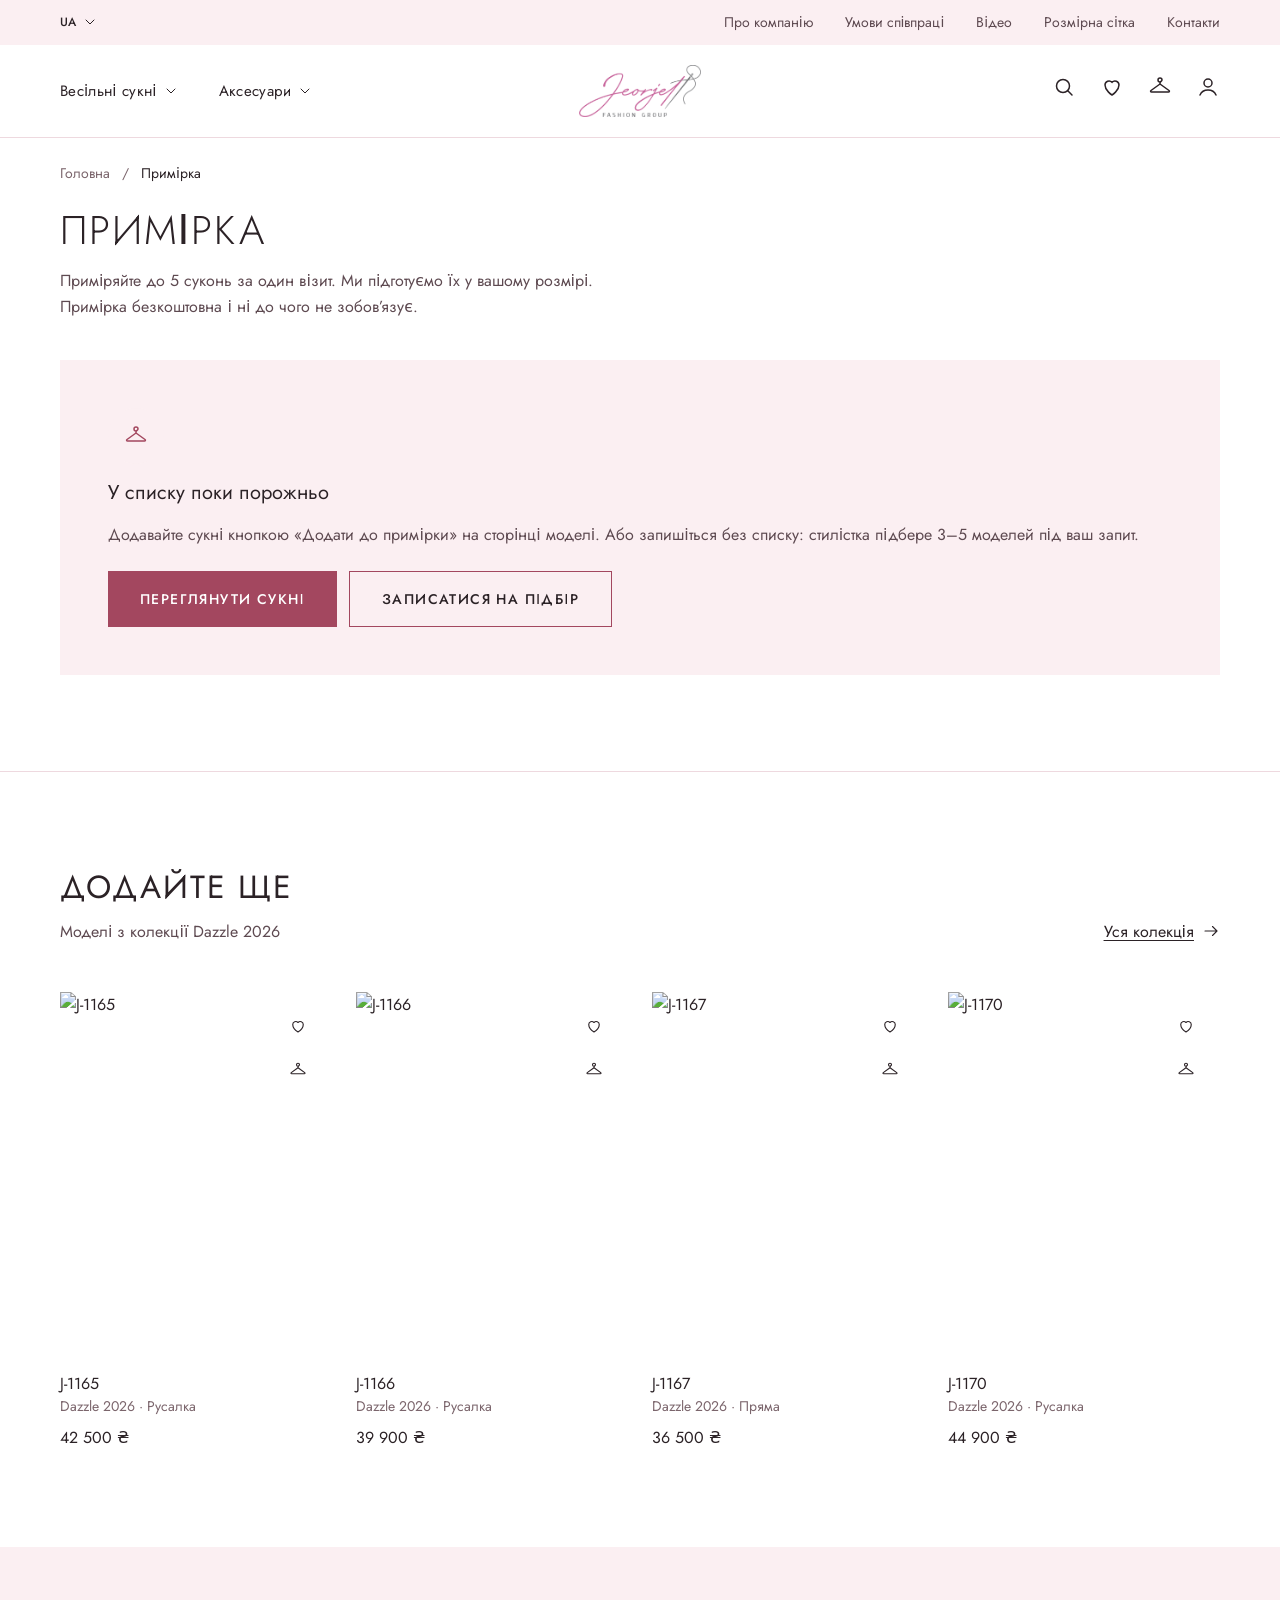
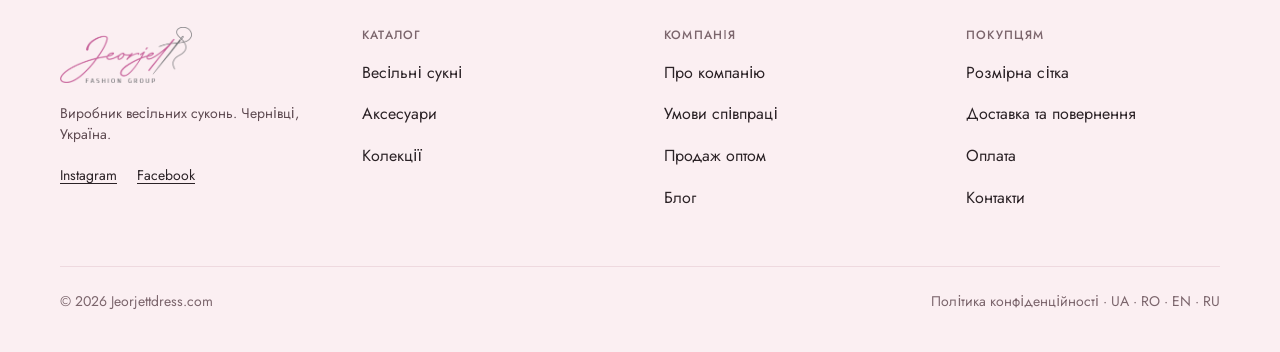
==== fitting.html @ 3d1e6e67 "Fitting list: add dresses from PDP and cards, separate fitting page with booking Co-Authored-By: Cla" ====
<!doctype html>
<html lang="uk">
<head>
<meta charset="utf-8">
<meta name="viewport" content="width=device-width, initial-scale=1">
<title>Примірка — Jeorjett Dress</title>
<meta name="description" content="Список суконь для примірки: до 5 моделей за один візит, запис у шоурум або салон-партнер.">
<link rel="preconnect" href="https://fonts.googleapis.com">
<link rel="preconnect" href="https://fonts.gstatic.com" crossorigin>
<link href="https://fonts.googleapis.com/css2?family=Jost:wght@300;400;500&display=swap" rel="stylesheet">
<link rel="stylesheet" href="assets/site.css">
</head>
<body>

<svg width="0" height="0" style="position:absolute" aria-hidden="true">
  <symbol id="i-left" viewBox="0 0 24 24"><path d="M15 18l-6-6 6-6"/></symbol>
  <symbol id="i-right" viewBox="0 0 24 24"><path d="M9 18l6-6-6-6"/></symbol>
  <symbol id="i-heart" viewBox="0 0 24 24"><path d="M12 20s-7-4.35-7-10a4 4 0 0 1 7-2.65A4 4 0 0 1 19 10c0 5.65-7 10-7 10z"/></symbol>
  <symbol id="i-share" viewBox="0 0 24 24"><path d="M12 3v12M8 7l4-4 4 4M5 13v6h14v-6"/></symbol>
  <symbol id="i-search" viewBox="0 0 24 24"><circle cx="11" cy="11" r="6.5"/><path d="M20 20l-4.2-4.2"/></symbol>
  <symbol id="i-user" viewBox="0 0 24 24"><circle cx="12" cy="8" r="4"/><path d="M4 20c1.5-3.5 4.5-5 8-5s6.5 1.5 8 5"/></symbol>
  <symbol id="i-play" viewBox="0 0 24 24"><path d="M8 5.5v13l11-6.5-11-6.5z"/></symbol>
  <symbol id="i-expand" viewBox="0 0 24 24"><path d="M4 9V4h5M20 9V4h-5M4 15v5h5M20 15v5h-5"/></symbol>
  <symbol id="i-truck" viewBox="0 0 24 24"><path d="M3 6h11v10H3zM14 9h4l3 3v4h-7"/><circle cx="7" cy="17.5" r="1.8"/><circle cx="17" cy="17.5" r="1.8"/></symbol>
  <symbol id="i-card" viewBox="0 0 24 24"><rect x="3" y="5.5" width="18" height="13" rx="1"/><path d="M3 10h18"/></symbol>
  <symbol id="i-ruler" viewBox="0 0 24 24"><path d="M3 16.5L16.5 3 21 7.5 7.5 21z"/><path d="M7 12.5l2 2M10 9.5l2 2M13 6.5l2 2"/></symbol>
  <symbol id="i-arrow" viewBox="0 0 24 24"><path d="M4 12h16M14 6l6 6-6 6"/></symbol>
  <symbol id="i-minus" viewBox="0 0 24 24"><path d="M5 12h14"/></symbol>
  <symbol id="i-plus" viewBox="0 0 24 24"><path d="M12 5v14M5 12h14"/></symbol>
  <symbol id="i-pin" viewBox="0 0 24 24"><path d="M12 21s-6.5-6-6.5-11a6.5 6.5 0 0 1 13 0c0 5-6.5 11-6.5 11z"/><circle cx="12" cy="10" r="2.3"/></symbol>
  <symbol id="i-scissors" viewBox="0 0 24 24"><circle cx="6" cy="7" r="2.5"/><circle cx="6" cy="17" r="2.5"/><path d="M8 8.5L20 18M8 15.5L20 6"/></symbol>
  <symbol id="i-factory" viewBox="0 0 24 24"><path d="M3 20V10l5 3V10l5 3V6h4l1 4h3v10z"/></symbol>
  <symbol id="i-menu" viewBox="0 0 24 24"><path d="M4 7h16M4 12h16M4 17h16"/></symbol>
  <symbol id="i-check" viewBox="0 0 24 24"><path d="M5 12.5l4.5 4.5L19 7"/></symbol>
  <symbol id="i-close" viewBox="0 0 24 24"><path d="M6 6l12 12M18 6L6 18"/></symbol>
  <symbol id="i-ext" viewBox="0 0 24 24"><path d="M14 4h6v6M20 4l-9 9M18 14v6H4V6h6"/></symbol>
  <symbol id="i-hanger" viewBox="0 0 24 24"><path d="M12 7a2 2 0 1 1 2-2c0 1.2-2 1.5-2 3v1L3 15.5c-.8.6-.4 1.5.5 1.5h17c.9 0 1.3-.9.5-1.5L12 9"/></symbol>
  <symbol id="i-down" viewBox="0 0 24 24"><path d="M6 9l6 6 6-6"/></symbol>
  <symbol id="i-star" viewBox="0 0 24 24"><path d="M12 3.5l2.6 5.3 5.9.9-4.25 4.1 1 5.8L12 16.9l-5.25 2.7 1-5.8L3.5 9.7l5.9-.9z"/></symbol>
</svg>

<header>
  <div class="topbar"><div class="wrap">
    <div class="dd lang"><button class="dd-t caps" aria-haspopup="true" aria-expanded="false">UA<svg class="ic chev"><use href="#i-down"/></svg></button><div class="dd-m" role="menu"><a href="#" class="on" role="menuitem" data-code="UA">Українська</a><a href="#" role="menuitem" data-code="RO">Română</a><a href="#" role="menuitem" data-code="EN">English</a><a href="#" role="menuitem" data-code="RU">Русский</a></div></div>
    <nav class="s sec"><a href="#">Про компанію</a><a href="#">Умови співпраці</a><a href="#">Відео</a><a href="#">Розмірна сітка</a><a href="#">Контакти</a></nav>
  </div></div>
  <div class="navbar"><div class="wrap">
    <div class="left"><button class="burger" aria-label="Меню"><svg class="ic"><use href="#i-menu"/></svg></button><div class="dd"><button class="dd-t" aria-haspopup="true" aria-expanded="false">Весільні сукні<svg class="ic chev"><use href="#i-down"/></svg></button><div class="dd-m" role="menu"><a href="#" role="menuitem">Усі сукні</a><a href="#" role="menuitem">Endless Grace 2027</a><a href="#" role="menuitem" class="on">Dazzle 2026</a><a href="#" role="menuitem">Lumiere 2026</a><a href="#" role="menuitem">Dreams 2025</a><a href="#" role="menuitem">Muse 2024</a></div></div><div class="dd"><button class="dd-t" aria-haspopup="true" aria-expanded="false">Аксесуари<svg class="ic chev"><use href="#i-down"/></svg></button><div class="dd-m" role="menu"><a href="#" role="menuitem">Усі аксесуари</a><a href="#" role="menuitem">Біжутерія та прикраси для волосся</a><a href="#" role="menuitem">Фати 2026</a><a href="#" role="menuitem">Фати 2023</a></div></div></div>
    <a class="logo" href="index.html"><img src="assets/logo-jeorjett.png" alt="Jeorjett Fashion Group"></a>
    <div class="right">
      <button aria-label="Пошук"><svg class="ic"><use href="#i-search"/></svg></button>
      <button aria-label="Обране" class="favhead"><svg class="ic"><use href="#i-heart"/></svg><span class="cnt" id="favCnt" hidden>0</span></button>
      <a href="fitting.html" class="fithead" aria-label="Примірка"><svg class="ic"><use href="#i-hanger"/></svg><span class="cnt" id="fitCnt" hidden>0</span></a>
      <button class="acc" aria-label="Кабінет"><svg class="ic"><use href="#i-user"/></svg></button>
    </div>
  </div></div>
</header>

<main>
  <div class="wrap crumbs"><a href="index.html">Головна</a><span>/</span><span>Примірка</span></div>
  <a class="crumbs-m" href="index.html"><svg class="ic sm"><use href="#i-left"/></svg>Продовжити перегляд</a>

  <div class="wrap fl">
    <div class="fl-head">
      <div>
        <h1 class="display">Примірка</h1>
        <p class="sec">Приміряйте до 5 суконь за один візит. Ми підготуємо їх у вашому розмірі. Примірка безкоштовна і ні до чого не зобов’язує.</p>
      </div>
      <p class="caps muted" id="flCount"></p>
    </div>

    <div class="fl-empty" id="flDone" hidden role="status"><span class="okic"><svg class="ic"><use href="#i-check"/></svg></span><h3>Заявку на примірку прийнято</h3><p class="sec">Менеджер зателефонує протягом 15 хвилин, щоб підтвердити запис.</p></div>

    <div class="fl-grid" id="flGrid">
      <div class="fl-list" id="flList"></div>
      <aside class="fl-sum">
        <div>
          <h3>Ваша примірка</h3>
          <div class="fl-cap" id="flCap" aria-hidden="true"><i></i><i></i><i></i><i></i><i></i></div>
          <p class="s muted" id="sumLeft" style="margin-top:8px"></p>
        </div>
        <dl>
          <div><dt>Сукні</dt><dd id="sumCount"></dd></div>
          <div><dt>Тривалість</dt><dd>60–90 хвилин</dd></div>
          <div><dt>Вартість</dt><dd>Безкоштовно</dd></div>
        </dl>
        <button class="btn btn-primary" id="sumBook" data-book>Записатися на примірку</button>
        <p class="s sec">Оберете салон, дату й час. Менеджер зателефонує протягом 15 хвилин, щоб підтвердити запис.</p>
      </aside>
    </div>

    <div class="fl-empty" id="flEmpty" hidden>
      <span class="okic"><svg class="ic"><use href="#i-hanger"/></svg></span>
      <h3>У списку поки порожньо</h3>
      <p class="sec">Додавайте сукні кнопкою «Додати до примірки» на сторінці моделі. Або запишіться без списку: стилістка підбере 3–5 моделей під ваш запит.</p>
      <div class="acts"><a class="btn btn-primary" href="index.html">Переглянути сукні</a><button class="btn btn-secondary" data-book>Записатися на підбір</button></div>
    </div>
  </div>

  <section class="block fl-more" id="more"><div class="wrap">
    <div class="head"><div><h2>Додайте ще</h2><p class="sec" style="margin-top:12px">Моделі з колекції Dazzle 2026</p></div><a class="u" href="#" style="display:flex;gap:8px;align-items:center">Уся колекція <svg class="ic sm"><use href="#i-arrow"/></svg></a></div>
    <div class="cards" id="moreCards"></div>
  </div></section>
</main>

<footer><div class="wrap">
  <div class="fcols">
    <div><a class="logo flogo" href="#"><img src="assets/logo-jeorjett.png" alt="Jeorjett Fashion Group"></a><p class="s sec" style="margin-top:20px">Виробник весільних суконь. Чернівці, Україна.</p><p class="s" style="margin-top:20px;display:flex;gap:20px"><a class="u" href="https://www.instagram.com/jeorjett_fashion_group/">Instagram</a><a class="u" href="#">Facebook</a></p></div>
    <div><p class="caps muted">Каталог</p><ul><li><a href="#">Весільні сукні</a></li><li><a href="#">Аксесуари</a></li><li><a href="#">Колекції</a></li></ul></div>
    <div><p class="caps muted">Компанія</p><ul><li><a href="#">Про компанію</a></li><li><a href="#">Умови співпраці</a></li><li><a href="#">Продаж оптом</a></li><li><a href="#">Блог</a></li></ul></div>
    <div><p class="caps muted">Покупцям</p><ul><li><a href="#">Розмірна сітка</a></li><li><a href="#">Доставка та повернення</a></li><li><a href="#">Оплата</a></li><li><a href="#">Контакти</a></li></ul></div>
  </div>
  <div class="fbot s muted"><span>© 2026 Jeorjettdress.com</span><span>Політика конфіденційності · UA · RO · EN · RU</span></div>
</div></footer>

<div class="mmenu" id="mmenu" aria-hidden="true">
  <div class="mm-head"><a class="logo" href="index.html"><img src="assets/logo-jeorjett.png" alt="Jeorjett Fashion Group"></a><button class="dw-x" id="mmClose" aria-label="Закрити меню"><svg class="ic"><use href="#i-close"/></svg></button></div>
  <div class="mm-body">
    <details open><summary>Весільні сукні <svg class="ic pm" aria-hidden="true"><use class="p" href="#i-plus"/><use class="m" href="#i-minus"/></svg></summary><div class="mm-l"><a href="#" role="menuitem">Усі сукні</a><a href="#" role="menuitem">Endless Grace 2027</a><a href="#" role="menuitem" class="on">Dazzle 2026</a><a href="#" role="menuitem">Lumiere 2026</a><a href="#" role="menuitem">Dreams 2025</a><a href="#" role="menuitem">Muse 2024</a></div></details>
    <details><summary>Аксесуари <svg class="ic pm" aria-hidden="true"><use class="p" href="#i-plus"/><use class="m" href="#i-minus"/></svg></summary><div class="mm-l"><a href="#" role="menuitem">Усі аксесуари</a><a href="#" role="menuitem">Біжутерія та прикраси для волосся</a><a href="#" role="menuitem">Фати 2026</a><a href="#" role="menuitem">Фати 2023</a></div></details>
    <div class="mm-links s sec"><a href="#">Про компанію</a><a href="#">Умови співпраці</a><a href="#">Відео</a><a href="#">Розмірна сітка</a><a href="#">Контакти</a></div>
    <div class="mm-lang caps"><a href="#" class="on">UA</a><a href="#">RO</a><a href="#">EN</a><a href="#">RU</a></div>
  </div>
</div>


<div class="ovl" id="ovl"></div>
<aside class="drawer" id="drawer" role="dialog" aria-modal="true" aria-labelledby="dwTitle" aria-hidden="true">
  <div class="dw-head">
    <div><p class="caps muted" id="dwStep">Крок 1 / 3</p><h3 id="dwTitle">Місто і салон</h3></div>
    <button class="dw-x" id="dwClose" aria-label="Закрити"><svg class="ic"><use href="#i-close"/></svg></button>
  </div>
  <div class="dw-prog" id="dwBar"><i></i><i></i><i></i></div>
  <div class="dw-body" id="dwBody">
    <div class="step" data-step="1">
      <div><p class="caps muted">Сукні на примірку</p><div class="dw-list" id="dDresses"></div></div>
      <div class="rule"></div>
      <div><p class="caps muted">Місто</p><div class="cities" id="dCities"></div></div>
      <div><p class="caps muted">Салон</p><div class="salons" id="dSalons"></div></div>
    </div>
    <div class="step" data-step="2" hidden>
      <div class="cal">
        <div class="cal-h"><button type="button" class="circ line" id="calPrev" aria-label="Попередній місяць"><svg class="ic sm"><use href="#i-left"/></svg></button><b id="calTitle"></b><button type="button" class="circ line" id="calNext" aria-label="Наступний місяць"><svg class="ic sm"><use href="#i-right"/></svg></button></div>
        <div class="cal-w"><span>Пн</span><span>Вт</span><span>Ср</span><span>Чт</span><span>Пт</span><span>Сб</span><span>Нд</span></div>
        <div class="cal-g" id="calGrid"></div>
      </div>
      <div id="slots"><p class="s muted">Оберіть дату, щоб побачити вільний час</p></div>
    </div>
    <div class="step" data-step="3" hidden>
      <form id="dForm" class="dform" novalidate>
        <label><span class="caps muted">Ім’я та прізвище</span><input name="name" required placeholder="Олена Коваль"></label>
        <label><span class="caps muted">Телефон</span><input name="phone" type="tel" required placeholder="+380"></label>
        <label><span class="caps muted">Email · необов’язково</span><input name="email" type="email" placeholder="name@mail.com"></label>
        <label><span class="caps muted">Дата весілля · необов’язково</span><input name="wd" placeholder="дд.мм.рррр"></label>
        <label class="chk"><input type="checkbox" name="ok" required><span class="s">Я погоджуюсь на обробку персональних даних та з <a class="u" href="#" onclick="return false">політикою конфіденційності</a></span></label>
      </form>
      <div class="sum" id="dSum"></div>
    </div>
    <div class="step" data-step="4" hidden>
      <div class="done">
        <span class="okic"><svg class="ic"><use href="#i-check"/></svg></span>
        <h3>Заявку на примірку прийнято</h3>
        <p class="sec">Менеджер зв’яжеться з вами протягом 15 хвилин, щоб уточнити деталі та підтвердити запис.</p>
        <div class="sum" id="dSum2"></div>
      </div>
    </div>
  </div>
  <div class="dw-foot"><button class="btn btn-secondary" id="dwBack">Назад</button><button class="btn btn-primary" id="dwNext">Далі</button></div>
</aside>

<div class="toast" id="toast" role="status" aria-live="polite"></div>
<div class="sticky" id="sticky">
  <div class="p"><b>Примірка</b><br><span class="s muted" id="stickyCount"></span></div>
  <button class="btn btn-primary" data-book>Записатися</button>
</div>

<script src="assets/site.js"></script>
<script src="assets/booking.js"></script>
</body>
</html>
---- assets/site.css ----
:root{
  --bg-page:#FFFFFF; --bg-alt:#FBEFF2; --bg-inverse:#A3475F; --surface:#FFFFFF;
  --text:#2B2226; --text-2:#5E4A51; --muted:#7B656C; --inverse:#FFFFFF;
  --border:#EED9DF; --strong:#A3475F; --success:#3F7A55; --strong-hover:#8E3B52; --strong-press:#7A3346; --alt-hover:#F6E1E7; --shadow-pop:0 4px 12px rgba(43,34,38,.06); --shadow-bar:0 -4px 20px rgba(43,34,38,.12);
  --pad:120px; --gap:48px;
}
*{box-sizing:border-box;margin:0;padding:0}
[hidden]{display:none!important}
html{scroll-behavior:smooth}
body{font-family:'Jost',system-ui,sans-serif;color:var(--text);background:var(--bg-page);font-size:16px;line-height:1.6;-webkit-font-smoothing:antialiased}
img{display:block;max-width:100%}
a{color:inherit;text-decoration:none}
button{font:inherit;color:inherit;background:none;border:0;cursor:pointer}
.wrap{max-width:1440px;margin:0 auto;padding:0 var(--pad)}
.caps{font-size:12px;font-weight:500;letter-spacing:.1em;text-transform:uppercase;line-height:1.4}
.muted{color:var(--muted)} .sec{color:var(--text-2)}
.s{font-size:14px;line-height:1.5}
.lead{font-size:18px;line-height:1.6;margin-top:16px}
.lead-gap{margin-top:16px}
.u{text-decoration:underline;text-underline-offset:3px}
h1.display{font-weight:300;font-size:40px;line-height:1.1;letter-spacing:.04em;text-transform:uppercase}
h2{font-weight:400;font-size:32px;line-height:1.2;letter-spacing:.06em;text-transform:uppercase}
h3{font-weight:400;font-size:20px;line-height:1.3}
.ic{width:24px;height:24px;stroke:currentColor;fill:none;stroke-width:1.5;stroke-linecap:round;stroke-linejoin:round;flex:none}
.ic.sm{width:18px;height:18px}
.btn{transition:background-color .15s ease-out,border-color .15s ease-out,color .15s ease-out,transform .1s ease-out;display:flex;align-items:center;justify-content:center;gap:12px;height:56px;padding:0 32px;font-size:14px;font-weight:500;letter-spacing:.1em;text-transform:uppercase;width:100%;transition:opacity .2s,background .2s}
.btn-primary{background:var(--bg-inverse);color:var(--inverse)}
.btn-secondary{border:1px solid var(--strong);color:var(--text)}
.btn-tonal{background:var(--bg-alt)}
.btn-inverse{background:#fff;color:var(--text);width:auto}
.circ{display:flex;align-items:center;justify-content:center;width:44px;height:44px;border-radius:50%;background:#fff;flex:none}
.circ.line{background:transparent;border:1px solid var(--border);width:36px;height:36px}
.chip{display:inline-block;padding:6px 12px;background:#fff;font-size:12px;font-weight:500;letter-spacing:.1em;text-transform:uppercase}
.chip.inv{background:var(--bg-inverse);color:#fff}
.rule{height:1px;background:var(--border)}

/* header */
.topbar{background:var(--bg-alt)}
.topbar .wrap{display:flex;justify-content:space-between;align-items:center;padding-top:12px;padding-bottom:12px}
.topbar nav{display:flex;gap:32px}
.langs{display:flex;gap:16px}
.navbar{border-bottom:1px solid var(--border);background:#fff;position:sticky;top:0;z-index:20}
.navbar .wrap{display:grid;grid-template-columns:1fr auto 1fr;align-items:center;padding-top:20px;padding-bottom:20px}
.navbar .left{display:flex;gap:40px;font-size:15px;letter-spacing:.02em}
.navbar .right{display:flex;gap:24px;justify-content:flex-end}
.logo{text-align:center;text-decoration:none;line-height:1}
.logo b{display:block;font-weight:300;font-size:26px;letter-spacing:.3em}
.logo small{display:block;font-size:9px;letter-spacing:.4em;color:var(--muted);margin-top:4px}
.burger{display:none}
.crumbs{display:flex;gap:12px;padding-top:24px;padding-bottom:24px;font-size:14px;color:var(--muted)}
.crumbs span:last-child{color:var(--text)}
.crumbs-m{display:none}

/* hero */
.hero{display:grid;grid-template-columns:704px 1fr;gap:var(--gap);padding-bottom:96px;align-items:start}
.gallery{display:grid;grid-template-columns:88px 600px;gap:16px}
.thumbs{display:flex;flex-direction:column;gap:12px}
.thumbs button{position:relative;width:88px;height:118px;opacity:.75;transition:opacity .2s;outline:1.5px solid transparent;outline-offset:-1.5px}
.thumbs button img{width:100%;height:100%;object-fit:cover}
.thumbs button.on{opacity:1;outline-color:var(--strong)}
.thumbs .play{position:absolute;inset:0;margin:auto;width:36px;height:36px}
.main{position:relative;width:600px;height:900px;overflow:hidden;background:var(--bg-alt)}
.main img{width:100%;height:100%;object-fit:cover}
.main .tl{position:absolute;top:20px;left:20px;display:flex;gap:8px}
.main .prev,.main .next{position:absolute;top:50%;transform:translateY(-50%)}
.main .prev{left:20px} .main .next{right:20px}
.main .bl{position:absolute;left:20px;bottom:20px}
.main .br{position:absolute;right:20px;bottom:20px}
.main .vid{position:absolute;right:20px;bottom:20px;display:none;gap:6px;align-items:center;padding:6px 12px;background:#fff}
.dots{display:none}
.cap{padding-left:104px;margin-top:16px}
.buy{display:flex;flex-direction:column;gap:28px;position:sticky;top:100px}
.buy-head{display:flex;flex-direction:column;gap:16px}
.row{display:flex;align-items:center;justify-content:space-between;gap:16px}
.switch{display:flex;align-items:center;gap:12px;white-space:nowrap;flex:none}
.price{display:flex;align-items:baseline;gap:12px}
.price b{font-weight:400;font-size:32px;line-height:1.2}
.swatches{display:flex;gap:12px;margin-top:16px}
.swatches{gap:16px}
.sw{display:flex;flex-direction:column;align-items:center;gap:6px;font-size:14px;color:var(--text-2)}
.sw .dot{width:40px;height:40px;border-radius:50%;position:relative;display:flex;align-items:center;justify-content:center;border:1.5px solid transparent}
.sw i{width:28px;height:28px;border-radius:50%;border:1px solid #D8C6CC}
.sw.on{color:var(--text)}
.sw.on .dot{border-color:var(--strong)}
.sw.off{opacity:.5;cursor:not-allowed;color:var(--muted)}
.sw.off .dot::after{content:"";position:absolute;width:30px;height:1.5px;background:var(--muted);transform:rotate(-45deg)}
.sizes{display:grid;grid-template-columns:repeat(6,1fr);gap:12px;margin-top:16px}
.size{height:48px;border:1px solid var(--border);background:#fff;font-size:16px}
.size.on{border:1.5px solid var(--strong);font-weight:500}
.size.off{background:var(--bg-alt);border-color:var(--bg-alt);color:var(--muted);text-decoration:line-through;cursor:not-allowed}
.avail{display:flex;align-items:center;gap:12px;margin-top:16px}
.avail::before{content:"";width:8px;height:8px;border-radius:50%;background:var(--success)}
.cta{display:flex;flex-direction:column;gap:12px}
.cta .note{text-align:center}
.util{display:flex;justify-content:center;gap:32px}
.util button{display:flex;align-items:center;gap:8px;font-size:14px}
.trust{background:var(--bg-alt);padding:24px;display:flex;flex-direction:column;gap:16px}
.trust div{display:flex;align-items:center;gap:16px;font-size:14px}
.links a{display:flex;align-items:center;gap:12px;padding:16px 0;border-bottom:1px solid var(--border);text-decoration:none}
.links a span{flex:1}

/* sections */
section.block{padding:96px 0}
section.alt{background:var(--bg-alt)}
section.top-line{border-top:1px solid var(--border)}
.two{display:grid;grid-template-columns:1fr 448px;gap:96px}
.two>*,.faq>*{min-width:0}
.details-img{display:grid;grid-template-columns:repeat(3,1fr);gap:16px;margin-top:40px}
.details-img img{aspect-ratio:2/3;object-fit:cover;width:100%}
.details-img p{margin-top:12px}
.specs dl div{display:flex;justify-content:space-between;gap:24px;padding:16px 0;border-bottom:1px solid var(--border);font-size:14px}
.specs dt{color:var(--muted)} .specs dd{text-align:right}
.steps>div{display:flex;gap:24px;padding:20px 0;border-bottom:1px solid var(--border)}
.steps .n{font-weight:300;font-size:32px;line-height:1.1;color:var(--muted);letter-spacing:.04em}
.stylist{display:flex;align-items:center;gap:20px}
.stylist img{width:72px;height:72px;border-radius:50%;object-fit:cover}
.loc{display:flex;gap:12px}
.form{background:#fff;padding:40px;display:flex;flex-direction:column;gap:20px;align-self:start}
.sel{display:flex;gap:12px;align-items:center;background:var(--bg-page);border:1px solid var(--border);padding:12px}
.sel img{width:40px;height:60px;object-fit:cover}
.form label{display:flex;flex-direction:column;gap:8px}
.form input{height:52px;border:1px solid var(--border);padding:0 16px;font:inherit;color:var(--text)}
.form input:focus{outline:1.5px solid var(--strong);outline-offset:-1px}
.head{display:flex;justify-content:space-between;align-items:flex-end;gap:32px;margin-bottom:48px}
.rating{display:flex;align-items:center;gap:16px;margin-top:16px}
.score{display:flex;align-items:center;gap:8px}
.rating b{font-weight:400;font-size:32px}
.stars{display:flex;gap:2px;color:var(--text)}
.stars svg{width:16px;height:16px;fill:currentColor}
.vdiv{width:1px;height:40px;background:var(--border)}
.fitbar{width:200px;height:4px;background:var(--border);margin-top:8px}
.fitbar i{display:block;height:100%;width:92%;background:var(--text)}
.ugc{display:grid;grid-template-columns:repeat(4,1fr);gap:16px}
.ugc figure{position:relative}
.ugc img{aspect-ratio:3/4;object-fit:cover;width:100%}
.ugc figcaption{position:absolute;left:16px;bottom:16px;background:#fff;padding:5px 12px;font-size:14px}
.reviews{display:grid;grid-template-columns:repeat(3,1fr);gap:16px;margin-top:16px}
.review{background:var(--bg-alt);padding:32px;display:flex;flex-direction:column;gap:16px}
.rv-c{display:flex;flex-direction:column;gap:4px}
.cards{display:grid;grid-template-columns:repeat(4,1fr);gap:24px}
.card{text-decoration:none;display:flex;flex-direction:column;gap:16px}
.card .im{position:relative}
.card img{aspect-ratio:3/4;object-fit:cover;width:100%}
.card .fav{position:absolute;top:16px;right:16px;width:36px;height:36px}
.card .meta{display:flex;flex-direction:column;gap:0}
.card .meta span:last-child{margin-top:8px}
.faq{display:grid;grid-template-columns:384px 1fr;gap:96px}
.fit-l{display:flex;flex-direction:column;gap:24px;align-items:flex-start}
.fit-l>.btn{margin-top:16px}
.faq-l{display:flex;flex-direction:column;gap:16px;align-items:flex-start}
.faq-l .btn{margin-top:8px}
.faq-l .btn{width:auto}
details{border-bottom:1px solid var(--border);padding:24px 0}
summary{list-style:none;display:flex;justify-content:space-between;align-items:center;gap:24px;font-size:20px;cursor:pointer}
summary::-webkit-details-marker{display:none}

details[open] .pm .p,details:not([open]) .pm .m{display:none}
details p{margin-top:12px;color:var(--text-2)}
.tabs{display:flex;gap:40px;align-items:flex-end}
.tabs button{text-transform:uppercase;letter-spacing:.06em;font-size:20px;color:var(--muted);padding-bottom:12px;border-bottom:2px solid transparent}
.tabs button.on{font-size:32px;color:var(--text);border-color:var(--strong);padding-bottom:12px;line-height:1.2}
.navs{display:flex;align-items:center;gap:12px}
.final{display:grid;grid-template-columns:1fr 1fr;background:var(--bg-inverse);color:#fff}
.final img{width:100%;height:600px;object-fit:cover}
.final .txt{padding:0 120px 0 96px;display:flex;flex-direction:column;justify-content:center;gap:24px}
.final .txt p{opacity:.85;font-size:18px}
.final .acts{display:flex;align-items:center;gap:32px;margin-top:8px}
footer{background:var(--bg-alt);padding:80px 0 40px}
.fcols{display:grid;grid-template-columns:repeat(4,1fr);gap:48px}
.fcols ul{list-style:none;display:flex;flex-direction:column;gap:16px;margin-top:16px}
.fbot{display:flex;justify-content:space-between;border-top:1px solid var(--border);padding-top:24px;margin-top:56px}
.sticky{display:none}
.seg{display:grid;grid-template-columns:1fr 1fr;border:1px solid var(--border)}
.seg button{height:44px;font-size:14px;letter-spacing:.06em;text-transform:uppercase;color:var(--text-2)}
.seg button.on{background:var(--bg-inverse);color:#fff}
.cfields{display:flex;flex-direction:column;gap:20px}
.form textarea{border:1px solid var(--border);padding:16px 16px;font:inherit;color:var(--text);resize:vertical}
.form textarea:focus{outline:1.5px solid var(--strong);outline-offset:-1px}
.form[data-mode=consult] .w-only,.form[data-mode=wholesale] .c-only{display:none}
.okic{width:56px;height:56px;border-radius:50%;background:var(--bg-alt);color:var(--strong);display:flex;align-items:center;justify-content:center}
.cdone,.done{display:flex;flex-direction:column;gap:16px;align-items:flex-start}
.ovl{position:fixed;inset:0;background:rgba(43,34,38,.45);opacity:0;pointer-events:none;transition:opacity .25s;z-index:40}
.ovl.on{opacity:1;pointer-events:auto}
.drawer{position:fixed;top:0;right:0;bottom:0;width:520px;max-width:100%;background:#fff;z-index:50;display:flex;flex-direction:column;transform:translateX(100%);transition:transform .3s ease;visibility:hidden}
.drawer.on{transform:none;visibility:visible}
.dw-head{display:flex;justify-content:space-between;align-items:flex-start;padding:28px 32px 20px}
.dw-head h3{font-size:24px;text-transform:uppercase;letter-spacing:.06em;margin-top:6px}
.dw-x:focus{outline:none}.dw-x:focus-visible{outline:2px solid var(--strong)}
.dw-x{width:40px;height:40px;display:flex;align-items:center;justify-content:center;margin:-8px -8px 0 0}
.dw-prog{height:2px;margin:0 32px;display:flex;gap:4px}
.dw-prog i{flex:1;height:100%;background:var(--border);transition:background .3s}
.dw-prog i.on{background:var(--strong)}
.dw-body{flex:1;overflow-y:auto;padding:28px 32px}
.step{display:flex;flex-direction:column;gap:28px}
.step[hidden]{display:none}
.dw-foot{display:grid;grid-template-columns:1fr 2fr;gap:12px;padding:20px 32px 28px;border-top:1px solid var(--border)}
.dw-foot .btn{height:52px}
.dw-dress{display:flex;gap:16px;align-items:center;background:var(--bg-alt);padding:12px}
.dw-dress img{width:56px;height:84px;object-fit:cover}
.drawer .sizes{grid-template-columns:repeat(5,1fr)}
.cities{display:flex;flex-wrap:wrap;gap:8px;margin-top:12px}
.cities button{padding:12px 16px;border:1px solid var(--border);font-size:14px}
.cities button.on{border:1.5px solid var(--strong);font-weight:500}
.salons{display:flex;flex-direction:column;margin-top:12px;border:1px solid var(--border)}
.salon{display:flex;gap:16px;padding:16px;border-bottom:1px solid var(--border);cursor:pointer;text-align:left}
.salon:last-child{border-bottom:0}
.salon .rd{width:20px;height:20px;border-radius:50%;border:1.5px solid var(--muted);flex:none;margin-top:2px;position:relative}
.salon.on{background:var(--bg-alt)}
.salon.on .rd{border-color:var(--strong)}
.salon.on .rd::after{content:"";position:absolute;inset:3px;border-radius:50%;background:var(--strong)}
.salon .nm{font-weight:500}
.maplink{display:inline-flex;align-items:center;gap:6px;margin-top:6px;font-size:14px;text-decoration:underline;text-underline-offset:3px;color:var(--strong)}
.maplink .ic{width:16px;height:16px}
.cal{border:1px solid var(--border);padding:16px}
.cal-h{display:flex;align-items:center;justify-content:space-between;margin-bottom:12px}
.cal-h b{font-weight:500;text-transform:capitalize}
.cal-w,.cal-g{display:grid;grid-template-columns:repeat(7,1fr);text-align:center}
.cal-w span{font-size:12px;color:var(--muted);padding:6px 0}
.cal-g button{height:40px;font-size:15px}
.cal-g button:disabled{color:#CBB7BD;cursor:default}
.cal-g button.on{background:var(--bg-inverse);color:#fff}
.slot-g{margin-top:8px}
.slot-g p{margin:16px 0 8px}
.slot-r{display:grid;grid-template-columns:repeat(3,1fr);gap:8px}
.slot-r button{height:44px;border:1px solid var(--border);font-size:15px}
.slot-r button:disabled{background:var(--bg-alt);border-color:var(--bg-alt);color:#CBB7BD;cursor:not-allowed}
.slot-r button.on{border:1.5px solid var(--strong);font-weight:500}
.dform{display:flex;flex-direction:column;gap:18px}
.dform label{display:flex;flex-direction:column;gap:8px}
.dform input:not([type=checkbox]){height:52px;border:1px solid var(--border);padding:0 16px;font:inherit;color:var(--text)}
.dform input:focus{outline:1.5px solid var(--strong);outline-offset:-1px}
.dform .chk{flex-direction:row;align-items:flex-start;gap:12px}
.dform .chk input{width:20px;height:20px;accent-color:var(--strong);flex:none;margin-top:2px}
.sum{background:var(--bg-alt);padding:20px;display:flex;flex-direction:column;gap:12px;width:100%}
.sum div{display:grid;grid-template-columns:110px 1fr;gap:12px;font-size:14px}
.sum dt{color:var(--muted)}
body.lock{overflow:hidden}
.logo img{height:52px;width:auto;display:block;margin:0 auto}
.flogo img{height:56px;margin:0}
.dd{position:relative}
.dd-t{display:flex;align-items:center;gap:6px;font-size:15px;letter-spacing:.02em;padding:6px 0}
.dd-t .chev{width:16px;height:16px;transition:transform .2s}
.dd.open .dd-t .chev{transform:rotate(180deg)}
.dd-m{position:absolute;top:calc(100% + 12px);left:-20px;min-width:260px;background:#fff;border:1px solid var(--border);box-shadow:var(--shadow-pop);padding:8px 0;display:flex;flex-direction:column;opacity:0;visibility:hidden;transform:translateY(-4px);transition:.18s;z-index:30}
.dd.open .dd-m{opacity:1;visibility:visible;transform:none}
.dd-m a{padding:12px 20px;font-size:15px;color:var(--text)}
.dd-m a.on{color:var(--strong);font-weight:500}
.lang .dd-t{font-size:12px;padding:0}
.lang .dd-m{left:-12px;min-width:180px;top:calc(100% + 12px)}
.mmenu{position:fixed;inset:0;background:#fff;z-index:55;display:flex;flex-direction:column;transform:translateX(-100%);transition:transform .3s;visibility:hidden}
.mmenu.on{transform:none;visibility:visible}
.mm-head{display:flex;align-items:center;justify-content:space-between;padding:12px 20px;border-bottom:1px solid var(--border)}
.mm-head .logo img{height:40px;margin:0}
.mm-body{flex:1;overflow-y:auto;padding:8px 20px 32px}
.mm-body summary{font-size:18px;padding:4px 0}
.mm-l{display:flex;flex-direction:column;margin-top:8px}
.mm-l a{padding:12px 0;font-size:16px;color:var(--text-2)}
.mm-l a.on{color:var(--strong);font-weight:500}
.mm-links{display:flex;flex-direction:column;gap:16px;padding:24px 0;border-bottom:1px solid var(--border)}
.mm-lang{display:flex;gap:20px;padding-top:24px}
.mm-lang a{color:var(--muted)} .mm-lang a.on{color:var(--text)}
.fav,.favmain{transition:transform .15s}
.fav:active,.favmain:active{transform:scale(.92)}
.fav.on svg,.favmain.on svg{fill:var(--strong);stroke:var(--strong)}
.favhead{position:relative}
.cnt{position:absolute;top:-6px;right:-8px;min-width:18px;height:18px;padding:0 5px;border-radius:9px;background:var(--strong);color:#fff;font-size:11px;line-height:18px;text-align:center}
.toast{position:fixed;left:50%;bottom:32px;transform:translate(-50%,20px);background:var(--text);color:#fff;padding:12px 20px;font-size:14px;opacity:0;pointer-events:none;transition:.25s;z-index:60}
.toast.on{opacity:1;transform:translate(-50%,0)}
@media (max-width:1100px){.toast{bottom:110px}}
.form.lead .stylist{align-items:flex-start;gap:16px}
.form.lead .stylist img{width:56px;height:56px}
.b2b{border-top:1px solid var(--border)}
.perks{list-style:none;display:grid;grid-template-columns:1fr 1fr;gap:28px 32px}
.perks li{display:flex;gap:16px;align-items:flex-start}
.perks .ic{color:var(--strong);margin-top:2px}
.b2b .form{background:var(--bg-alt)}
.b2b .form input{background:#fff}

/* mobile */
@media (max-width:1100px){
  :root{--pad:20px;--gap:24px}
  body{font-size:16px}
  .lead{font-size:16px}
  .topbar,.crumbs,.navbar .left .dd{display:none}
  .logo img{height:40px}
  .navbar .wrap{grid-template-columns:1fr auto 1fr;padding-top:16px;padding-bottom:16px}
  .burger{display:block}
  .navbar .right{gap:16px}
  .navbar .right .acc{display:none}
  .logo b{font-size:20px} .logo small{font-size:7px}
  .crumbs-m{display:flex;align-items:center;gap:8px;padding:12px 20px;font-size:14px;color:var(--text-2)}
  .hero.wrap{display:block;padding:0 0 48px}
  .gallery{display:block}
  .thumbs,.cap{display:none}
  .main{width:100%;height:auto;aspect-ratio:3/4}
  .main .prev,.main .next{width:40px;height:40px}
  .main .prev{left:16px}.main .next{right:16px}
  .main .tl{top:16px;left:16px}
  .main .bl,.main .br{display:none}
  .main .vid{display:flex;right:16px;bottom:16px}
  .dots{display:flex;gap:6px;position:absolute;left:16px;bottom:26px}
  .dots i{width:6px;height:2px;background:#fff;opacity:.6}
  .dots i.on{width:20px;opacity:1}
  .buy{position:static;padding:24px 20px 0;gap:24px}
  .buy-head{gap:12px}
  .buy-head .price{margin-top:12px}
  h1.display{font-size:32px}
  .vdiv{display:none}
  h2{font-size:24px}
  .price b{font-size:28px}
  .sizes{grid-template-columns:repeat(5,1fr)}
  section.block{padding:48px 0}
  .two,.faq{grid-template-columns:1fr;gap:32px}
  .faq{display:flex;flex-direction:column;gap:16px}
  .faq-l{display:contents}
  .faq-l h2{order:1}.faq-l p{order:2}.faq>div:last-child{order:3}.faq-l .btn{order:4;margin-top:16px;width:100%}
  .details-img{display:flex;overflow-x:auto;gap:12px;scroll-snap-type:x mandatory}
  .details-img figure{flex:0 0 150px}
  .form{padding:24px 20px}
  .head{flex-direction:column;align-items:flex-start;margin-bottom:24px;gap:16px}
  .rating{flex-wrap:wrap}
  .ugc,.cards{display:flex;overflow-x:auto;gap:12px;scroll-snap-type:x mandatory;margin-right:-20px;padding-right:20px}
  .ugc figure{flex:0 0 140px}
  .cards .card{flex:0 0 160px;scroll-snap-align:start}
  .reviews{grid-template-columns:1fr}
  .perks{grid-template-columns:1fr;gap:20px}
  .review:nth-child(n+2){display:none}
  .review{padding:20px}
  summary{font-size:16px}
  .tabs button:not(.on){display:none}
  .tabs button.on{font-size:24px;border:0;padding:0}
  .navs .circ{display:none}
  .final{grid-template-columns:1fr}
  .final img{height:300px}
  .final .txt{padding:32px 20px 40px;gap:16px}
  .final .acts{flex-direction:column;align-items:stretch;gap:16px}
  .final .acts .btn{width:100%}
  .fcols{grid-template-columns:1fr;gap:28px}
  .fbot{flex-direction:column;gap:12px;margin-top:28px}
  .sticky{position:fixed;left:0;right:0;bottom:0;z-index:30;display:flex;align-items:center;gap:12px;padding:12px 16px calc(16px + env(safe-area-inset-bottom));background:#fff;box-shadow:var(--shadow-bar);transform:translateY(110%);transition:transform .25s}
  .sticky.show{transform:none}
  .sticky .p{line-height:1.3}
  .sticky .p b{font-weight:500}
  .sticky .btn{flex:1;padding:0 12px}
  .drawer{width:100%}
  .dw-head{padding:20px 20px 16px}.dw-prog{margin:0 20px}.dw-body{padding:24px 20px}.dw-foot{padding:16px 20px calc(16px + env(safe-area-inset-bottom))}
}
@media (min-width:1101px) and (max-width:1440px){
  :root{--pad:60px}
  .hero{grid-template-columns:minmax(0,704px) 1fr}
  .gallery{grid-template-columns:88px minmax(0,600px)}
  .main{width:100%;height:auto;aspect-ratio:2/3}
}
/* ---------- interaction states ---------- */
:where(a,button,input,textarea,summary,[tabindex="0"]):focus-visible{outline:2px solid var(--strong);outline-offset:2px}
.circ,.size,.sw .dot,.cities button,.slot-r button,.cal-g button,.salon,.dd-t,.dd-m a,.links a,.util button,.thumbs button,.tabs button,.u,summary,.card img,.mm-l a{transition:background-color .15s ease-out,border-color .15s ease-out,color .15s ease-out,opacity .15s ease-out,transform .3s ease-out}
.btn:active:not(:disabled){transform:scale(.98)}
.btn-primary:active:not(:disabled){background:var(--strong-press)}
.btn:disabled,.btn[aria-disabled="true"]{opacity:.4;cursor:not-allowed;transform:none}
.main:hover .circ:disabled,.circ:disabled,.fav:disabled,.favmain:disabled,.cities button:disabled,.dd-t:disabled{opacity:.4;cursor:not-allowed}
button:disabled{cursor:not-allowed}
@media (hover:hover){
  .btn-primary:hover:not(:disabled){background:var(--strong-hover)}
  .btn-secondary:hover:not(:disabled){background:var(--bg-alt)}
  .btn-tonal:hover:not(:disabled){background:var(--alt-hover)}
  .btn-inverse:hover:not(:disabled){background:var(--bg-alt)}
  .circ:not(:disabled):hover{background:var(--bg-alt)}
  .circ.line:not(:disabled):hover{border-color:var(--strong);background:var(--bg-alt)}
  .main .prev,.main .next,.main .br{opacity:0;transition:opacity .2s ease-out,background-color .15s ease-out,transform .2s ease-out}
  .main:hover .prev,.main:hover .next,.main:hover .br,.main:focus-within .prev,.main:focus-within .next,.main:focus-within .br{opacity:1}
  .main .circ{cursor:pointer}
  .main .prev:hover,.main .next:hover{background:#fff;transform:translateY(-50%) scale(1.06)}
  .main .br:hover,.card .fav:hover{transform:scale(1.06)}
  .fav:not(:disabled):hover svg,.favmain:not(:disabled):hover svg{stroke:var(--strong)}
  .favmain:hover,.util button:hover{color:var(--strong)}
  .size:not(.off):not(.on):hover{border-color:var(--muted)}
  .sw:not(.off):not(.on):hover .dot{border-color:var(--border)}
  .cities button:not(.on):not(:disabled):hover{border-color:var(--muted)}
  .slot-r button:not(:disabled):not(.on):hover{border-color:var(--muted)}
  .cal-g button:not(:disabled):not(.on):hover{background:var(--bg-alt)}
  .salon:not(.on):hover{background:#FDF7F9}
  .maplink:hover{color:var(--strong-hover)}
  .dd-t:hover,.navbar .right button:hover,.tabs button:not(.on):hover{color:var(--strong)}
  .dd-m a:hover{background:var(--bg-alt)}
  .links a:hover span,.links a:hover .ic{color:var(--strong)}
  .u:hover,.crumbs a:hover,.topbar nav a:hover,footer a:hover,.mm-l a:hover{color:var(--strong)}
  summary:hover{color:var(--strong)}
  .thumbs button:hover{opacity:1}
  .card:hover img{transform:scale(1.03)}
  .card:hover .meta span:first-child{color:var(--strong)}
  .dw-x:hover,#mmClose:hover{color:var(--strong)}
}
.card .im{overflow:hidden}
@media (prefers-reduced-motion:reduce){
  html{scroll-behavior:auto}
  *,*::before,*::after{transition-duration:.01ms!important;animation-duration:.01ms!important}
}

/* ---------- fitting list ---------- */
.fithead{position:relative;display:flex}
.card .fitb{position:absolute;top:60px;right:16px;width:36px;height:36px}
.fitb.on{background:var(--bg-inverse);color:#fff}
.infit{display:flex;align-items:center;gap:8px;font-size:14px;color:var(--text-2)}
.infit .ic{width:18px;height:18px;color:var(--success)}
.infit button{margin-left:auto;font-size:14px;color:var(--muted)}
.toast{display:flex;align-items:center;gap:16px}
.toast a{color:#fff;text-decoration:underline;text-underline-offset:3px;font-weight:500;white-space:nowrap}
.toast.on.link{pointer-events:auto}
.fl{padding-bottom:96px}
.fl-head{display:flex;justify-content:space-between;align-items:flex-end;gap:32px;margin-bottom:40px}
.fl-head p{margin-top:16px;max-width:560px}
.fl-grid{display:grid;grid-template-columns:1fr 400px;gap:64px;align-items:start}
.fl-list{display:flex;flex-direction:column;border-top:1px solid var(--border)}
.fl-item{display:grid;grid-template-columns:120px 1fr auto;gap:24px;padding:24px 0;border-bottom:1px solid var(--border)}
.fl-item img{width:120px;height:180px;object-fit:cover;background:var(--bg-alt)}
.fl-info{display:flex;flex-direction:column;gap:4px;min-width:0}
.fl-info h3 a:hover{color:var(--strong)}
.fl-price{margin-top:8px}
.fl-opts{display:flex;gap:16px;margin-top:auto;padding-top:16px;flex-wrap:wrap}
.fl-opts label{display:flex;flex-direction:column;gap:6px}
.fl-opts select{height:44px;min-width:160px;border:1px solid var(--border);background:#fff url("data:image/svg+xml,%3Csvg xmlns='http://www.w3.org/2000/svg' viewBox='0 0 24 24' fill='none' stroke='%232B2226' stroke-width='1.5'%3E%3Cpath d='M6 9l6 6 6-6'/%3E%3C/svg%3E") no-repeat right 12px center/16px;padding:0 40px 0 14px;font:inherit;font-size:15px;color:var(--text);appearance:none;cursor:pointer}
.fl-opts select:focus-visible{outline:1.5px solid var(--strong);outline-offset:-1px}
.fl-rm{display:flex;align-items:center;gap:6px;font-size:14px;color:var(--muted);align-self:start;padding:4px 0}
.fl-rm .ic{width:18px;height:18px}
.fl-sum{position:sticky;top:110px;background:var(--bg-alt);padding:32px;display:flex;flex-direction:column;gap:20px}
.fl-sum dl{display:flex;flex-direction:column}
.fl-sum dl div{display:flex;justify-content:space-between;gap:16px;padding:12px 0;border-bottom:1px solid var(--border);font-size:14px}
.fl-sum dt{color:var(--muted)}
.fl-cap{display:flex;gap:4px;margin-top:8px}
.fl-cap i{flex:1;height:4px;background:#fff}
.fl-cap i.on{background:var(--strong)}
.fl-empty{display:flex;flex-direction:column;align-items:flex-start;gap:16px;padding:48px;background:var(--bg-alt)}
.fl-empty .acts{display:flex;gap:12px;margin-top:8px}
.fl-empty .btn{width:auto}
.fl-more{border-top:1px solid var(--border)}
.sum dd ul{list-style:none;display:flex;flex-direction:column;gap:4px}
@media (hover:hover){
  .fl-rm:hover{color:var(--strong)}
  .card .fitb:not(.on):hover{transform:scale(1.06)}
  .fithead:hover{color:var(--strong)}
  .infit button:hover{color:var(--strong)}
}
@media (max-width:1100px){
  .fl{padding-bottom:48px}
  .fl-head{flex-direction:column;align-items:flex-start;gap:12px;margin:8px 0 24px}
  .fl-grid{grid-template-columns:1fr;gap:32px}
  .fl-item{grid-template-columns:96px 1fr;gap:16px;position:relative;padding:20px 0}
  .fl-item img{width:96px;height:144px}
  .fl-info h3{font-size:18px;padding-right:32px}
  .fl-rm{position:absolute;top:16px;right:-8px;padding:8px}
  .fl-rm span{display:none}
  .fl-opts{grid-column:1/-1;padding-top:4px;display:grid;grid-template-columns:1fr 1fr;gap:12px}
  .fl-opts select{min-width:0;width:100%}
  .fl-sum{position:static;padding:24px 20px}
  .fl-empty{padding:32px 20px}
  .fl-empty .acts{flex-direction:column;align-self:stretch}
  .fl-empty .btn{width:100%}
}
.dw-list{display:flex;flex-direction:column;gap:8px;margin-top:12px}
.fl #flDone{margin-bottom:32px}
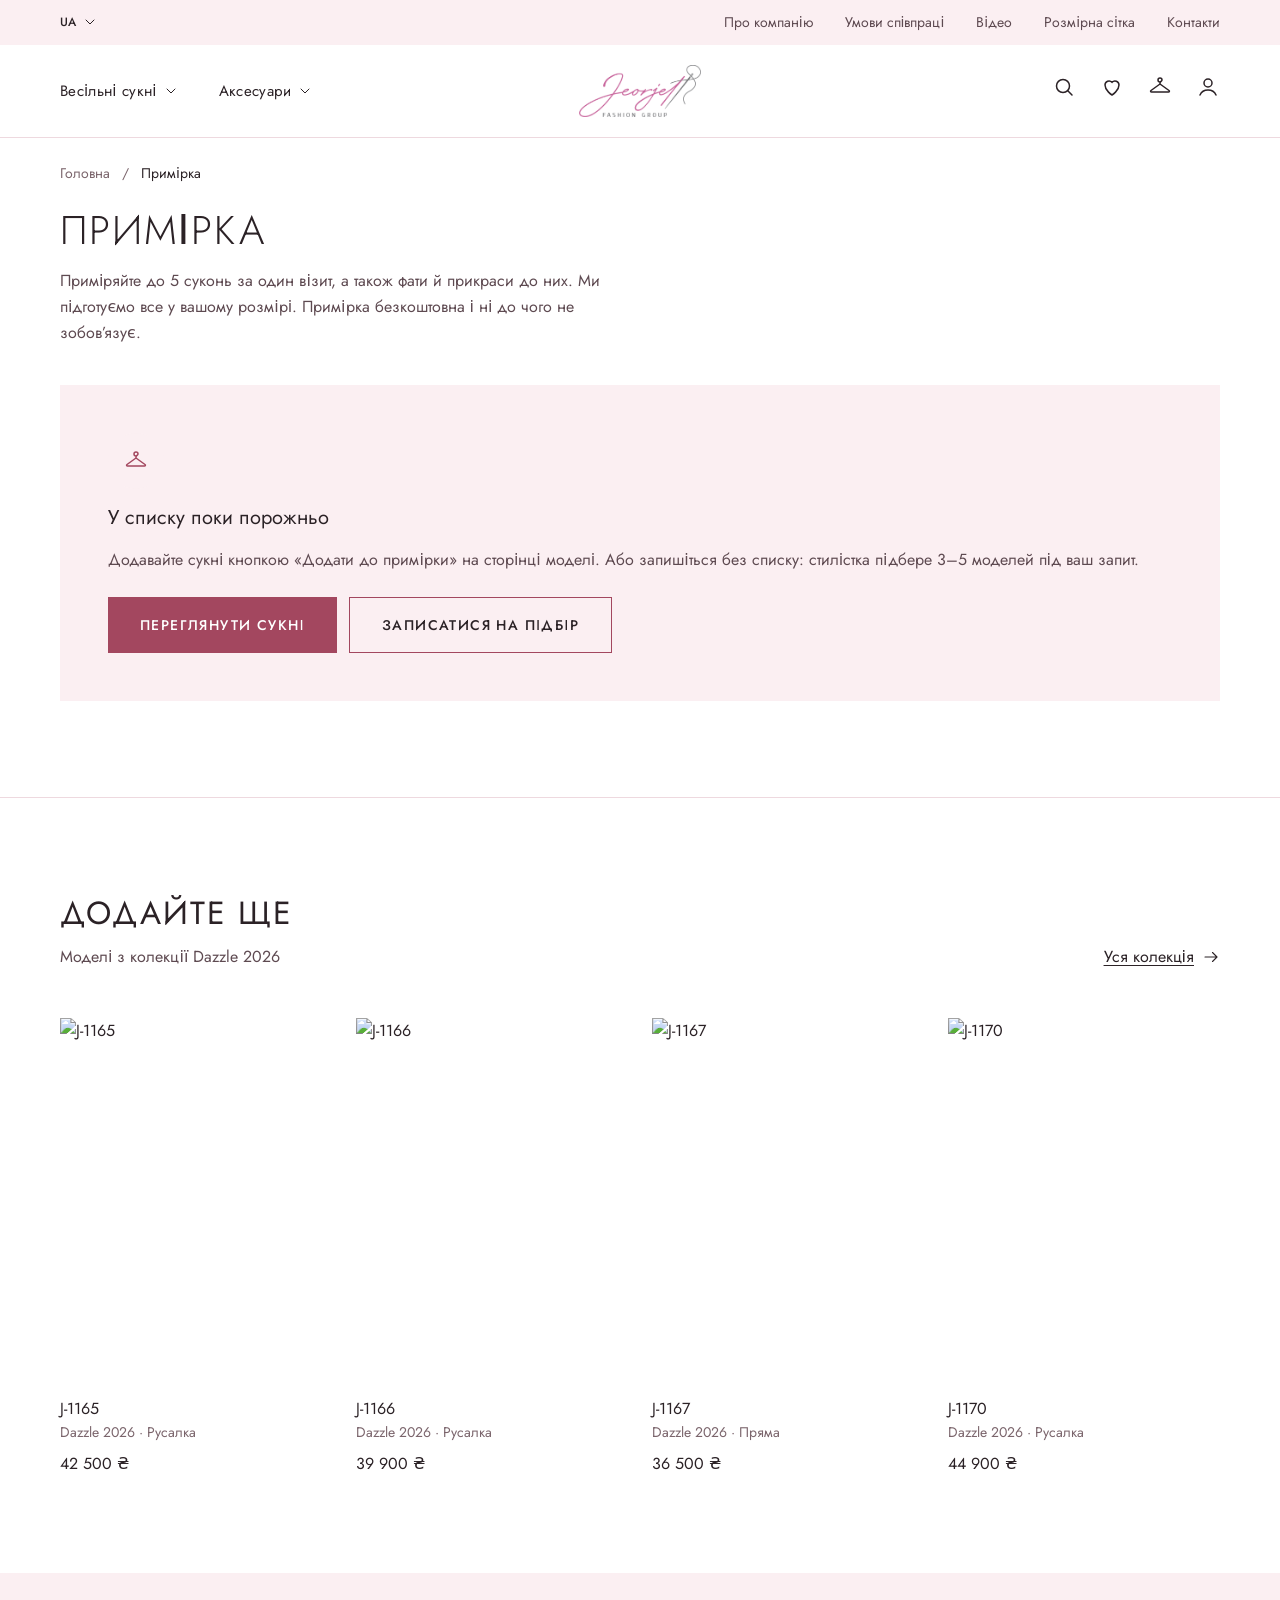
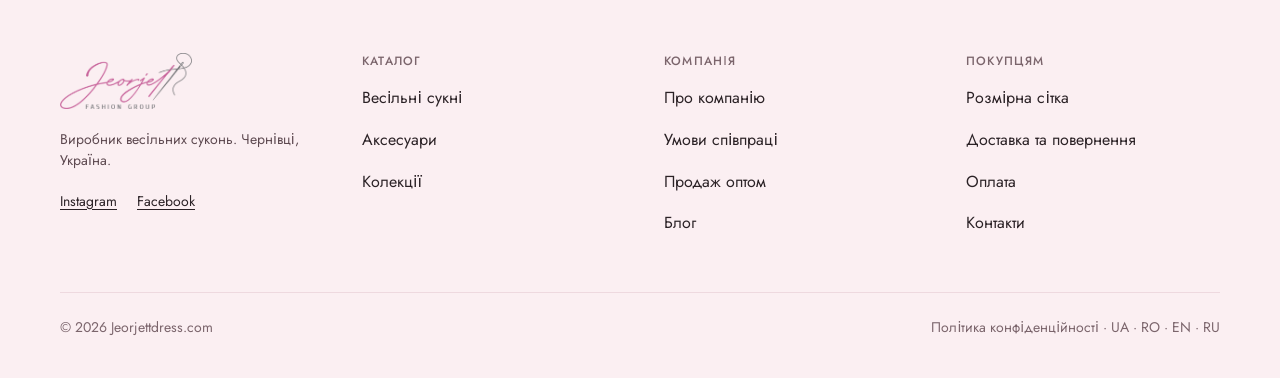
==== commit fd796737: "Accessories can be added to the fitting list (no size, not counted in the 5-dress limit) Co-Authored" ====
--- a/fitting.html
+++ b/fitting.html
@@ -64,7 +64,7 @@
     <div class="fl-head">
       <div>
         <h1 class="display">Примірка</h1>
-        <p class="sec">Приміряйте до 5 суконь за один візит. Ми підготуємо їх у вашому розмірі. Примірка безкоштовна і ні до чого не зобов’язує.</p>
+        <p class="sec">Приміряйте до 5 суконь за один візит, а також фати й прикраси до них. Ми підготуємо все у вашому розмірі. Примірка безкоштовна і ні до чого не зобов’язує.</p>
       </div>
       <p class="caps muted" id="flCount"></p>
     </div>
@@ -80,7 +80,7 @@
           <p class="s muted" id="sumLeft" style="margin-top:8px"></p>
         </div>
         <dl>
-          <div><dt>Сукні</dt><dd id="sumCount"></dd></div>
+          <div><dt>У списку</dt><dd id="sumCount"></dd></div>
           <div><dt>Тривалість</dt><dd>60–90 хвилин</dd></div>
           <div><dt>Вартість</dt><dd>Безкоштовно</dd></div>
         </dl>
@@ -133,7 +133,7 @@
   <div class="dw-prog" id="dwBar"><i></i><i></i><i></i></div>
   <div class="dw-body" id="dwBody">
     <div class="step" data-step="1">
-      <div><p class="caps muted">Сукні на примірку</p><div class="dw-list" id="dDresses"></div></div>
+      <div><p class="caps muted">На примірку</p><div class="dw-list" id="dDresses"></div></div>
       <div class="rule"></div>
       <div><p class="caps muted">Місто</p><div class="cities" id="dCities"></div></div>
       <div><p class="caps muted">Салон</p><div class="salons" id="dSalons"></div></div>
--- a/assets/site.css
+++ b/assets/site.css
@@ -39,7 +39,8 @@
 .topbar .wrap{display:flex;justify-content:space-between;align-items:center;padding-top:12px;padding-bottom:12px}
 .topbar nav{display:flex;gap:32px}
 .langs{display:flex;gap:16px}
-.navbar{border-bottom:1px solid var(--border);background:#fff;position:sticky;top:0;z-index:20}
+header{position:sticky;top:calc(-1 * var(--tb,45px));z-index:20}
+.navbar{border-bottom:1px solid var(--border);background:#fff}
 .navbar .wrap{display:grid;grid-template-columns:1fr auto 1fr;align-items:center;padding-top:20px;padding-bottom:20px}
 .navbar .left{display:flex;gap:40px;font-size:15px;letter-spacing:.02em}
 .navbar .right{display:flex;gap:24px;justify-content:flex-end}
@@ -69,7 +70,7 @@
 .main .vid{position:absolute;right:20px;bottom:20px;display:none;gap:6px;align-items:center;padding:6px 12px;background:#fff}
 .dots{display:none}
 .cap{padding-left:104px;margin-top:16px}
-.buy{display:flex;flex-direction:column;gap:28px;position:sticky;top:100px}
+.buy{display:flex;flex-direction:column;gap:28px;position:sticky;top:125px}
 .buy-head{display:flex;flex-direction:column;gap:16px}
 .row{display:flex;align-items:center;justify-content:space-between;gap:16px}
 .switch{display:flex;align-items:center;gap:12px;white-space:nowrap;flex:none}
@@ -278,7 +279,7 @@
 
 /* mobile */
 @media (max-width:1100px){
-  :root{--pad:20px;--gap:24px}
+  :root{--pad:20px;--gap:24px;--tb:0px}
   body{font-size:16px}
   .lead{font-size:16px}
   .topbar,.crumbs,.navbar .left .dd{display:none}
@@ -422,7 +423,7 @@
 .fl-opts select:focus-visible{outline:1.5px solid var(--strong);outline-offset:-1px}
 .fl-rm{display:flex;align-items:center;gap:6px;font-size:14px;color:var(--muted);align-self:start;padding:4px 0}
 .fl-rm .ic{width:18px;height:18px}
-.fl-sum{position:sticky;top:110px;background:var(--bg-alt);padding:32px;display:flex;flex-direction:column;gap:20px}
+.fl-sum{position:sticky;top:125px;background:var(--bg-alt);padding:32px;display:flex;flex-direction:column;gap:20px}
 .fl-sum dl{display:flex;flex-direction:column}
 .fl-sum dl div{display:flex;justify-content:space-between;gap:16px;padding:12px 0;border-bottom:1px solid var(--border);font-size:14px}
 .fl-sum dt{color:var(--muted)}
@@ -458,3 +459,15 @@
 }
 .dw-list{display:flex;flex-direction:column;gap:8px;margin-top:12px}
 .fl #flDone{margin-bottom:32px}
+/* card actions appear on hover (desktop); stay visible when active or focused */
+@media (hover:hover) and (min-width:1101px){
+  .card .fav,.card .fitb{opacity:0;transition:opacity .2s ease-out,transform .2s ease-out,background-color .15s ease-out}
+  .card:hover .fav,.card:hover .fitb,.card:focus-within .fav,.card:focus-within .fitb,.card .fav.on,.card .fitb.on{opacity:1}
+}
+/* related carousel */
+.navs .arrows{display:flex;gap:8px;margin-left:12px}
+.navs .circ.line{width:48px;height:48px}
+.cards.rel{grid-auto-flow:column;grid-template-columns:none;grid-auto-columns:calc((100% - 72px) / 4);overflow-x:auto;scroll-snap-type:x mandatory;scrollbar-width:none}
+.cards.rel::-webkit-scrollbar{display:none}
+.cards.rel .card{scroll-snap-align:start}
+@media (max-width:1100px){.navs .arrows{display:none}}
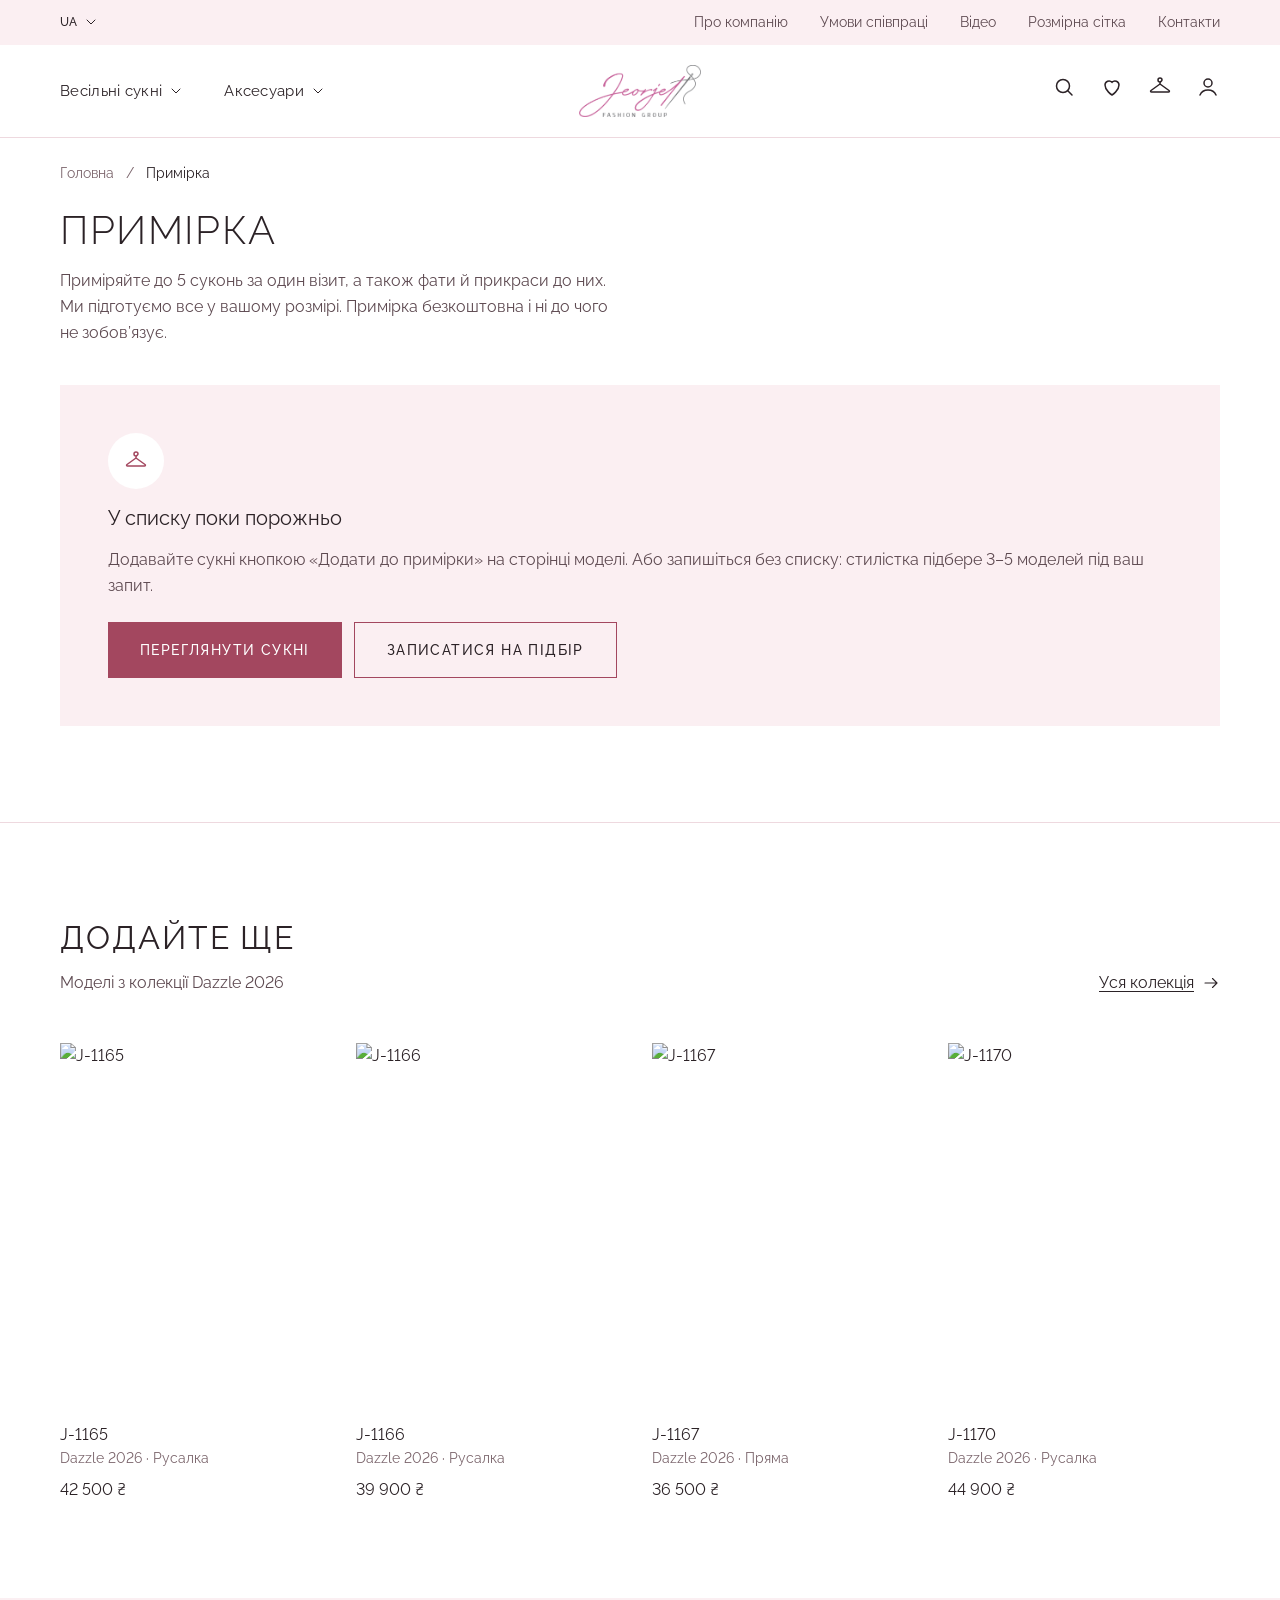
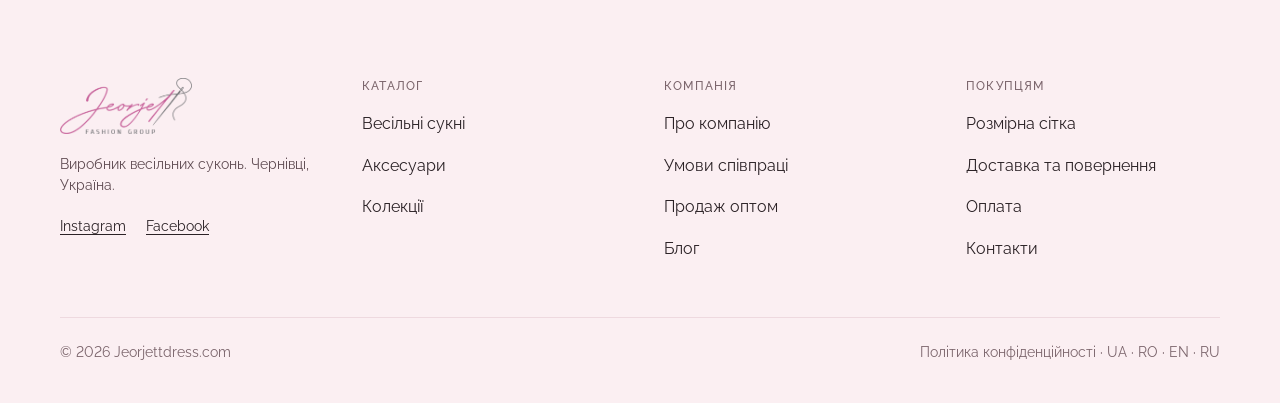
==== commit 49538a12: "Raleway (full Ukrainian support), required-field asterisks Co-Authored-By: Claude Opus 5.5 <noreply@" ====
--- a/fitting.html
+++ b/fitting.html
@@ -7,7 +7,7 @@
 <meta name="description" content="Список суконь для примірки: до 5 моделей за один візит, запис у шоурум або салон-партнер.">
 <link rel="preconnect" href="https://fonts.googleapis.com">
 <link rel="preconnect" href="https://fonts.gstatic.com" crossorigin>
-<link href="https://fonts.googleapis.com/css2?family=Jost:wght@300;400;500&display=swap" rel="stylesheet">
+<link href="https://fonts.googleapis.com/css2?family=Raleway:wght@300;400;500;600&display=swap" rel="stylesheet">
 <link rel="stylesheet" href="assets/site.css">
 </head>
 <body>
@@ -148,11 +148,11 @@
     </div>
     <div class="step" data-step="3" hidden>
       <form id="dForm" class="dform" novalidate>
-        <label><span class="caps muted">Ім’я та прізвище</span><input name="name" required placeholder="Олена Коваль"></label>
-        <label><span class="caps muted">Телефон</span><input name="phone" type="tel" required placeholder="+380"></label>
-        <label><span class="caps muted">Email · необов’язково</span><input name="email" type="email" placeholder="name@mail.com"></label>
-        <label><span class="caps muted">Дата весілля · необов’язково</span><input name="wd" placeholder="дд.мм.рррр"></label>
-        <label class="chk"><input type="checkbox" name="ok" required><span class="s">Я погоджуюсь на обробку персональних даних та з <a class="u" href="#" onclick="return false">політикою конфіденційності</a></span></label>
+        <label><span class="caps muted">Ім’я та прізвище<span class="req" aria-hidden="true">*</span></span><input name="name" required placeholder="Олена Коваль"></label>
+        <label><span class="caps muted">Телефон<span class="req" aria-hidden="true">*</span></span><input name="phone" type="tel" required placeholder="+380"></label>
+        <label><span class="caps muted">Email</span><input name="email" type="email" placeholder="name@mail.com"></label>
+        <label><span class="caps muted">Дата весілля</span><input name="wd" placeholder="дд.мм.рррр"></label>
+        <label class="chk"><input type="checkbox" name="ok" required><span class="s">Я погоджуюсь на обробку персональних даних та з <a class="u" href="#" onclick="return false">політикою конфіденційності</a><span class="req" aria-hidden="true">*</span></span></label>
       </form>
       <div class="sum" id="dSum"></div>
     </div>
--- a/assets/site.css
+++ b/assets/site.css
@@ -7,7 +7,7 @@
 *{box-sizing:border-box;margin:0;padding:0}
 [hidden]{display:none!important}
 html{scroll-behavior:smooth}
-body{font-family:'Jost',system-ui,sans-serif;color:var(--text);background:var(--bg-page);font-size:16px;line-height:1.6;-webkit-font-smoothing:antialiased}
+body{font-family:'Raleway',system-ui,sans-serif;font-variant-numeric:lining-nums proportional-nums;color:var(--text);background:var(--bg-page);font-size:16px;line-height:1.6;-webkit-font-smoothing:antialiased}
 img{display:block;max-width:100%}
 a{color:inherit;text-decoration:none}
 button{font:inherit;color:inherit;background:none;border:0;cursor:pointer}
@@ -471,3 +471,6 @@
 .cards.rel::-webkit-scrollbar{display:none}
 .cards.rel .card{scroll-snap-align:start}
 @media (max-width:1100px){.navs .arrows{display:none}}
+.fl-empty .okic{background:#fff}
+.req{color:var(--strong);margin-left:2px}
+.cfields>.req-note,.dform>.req-note{font-size:14px;color:var(--muted)}
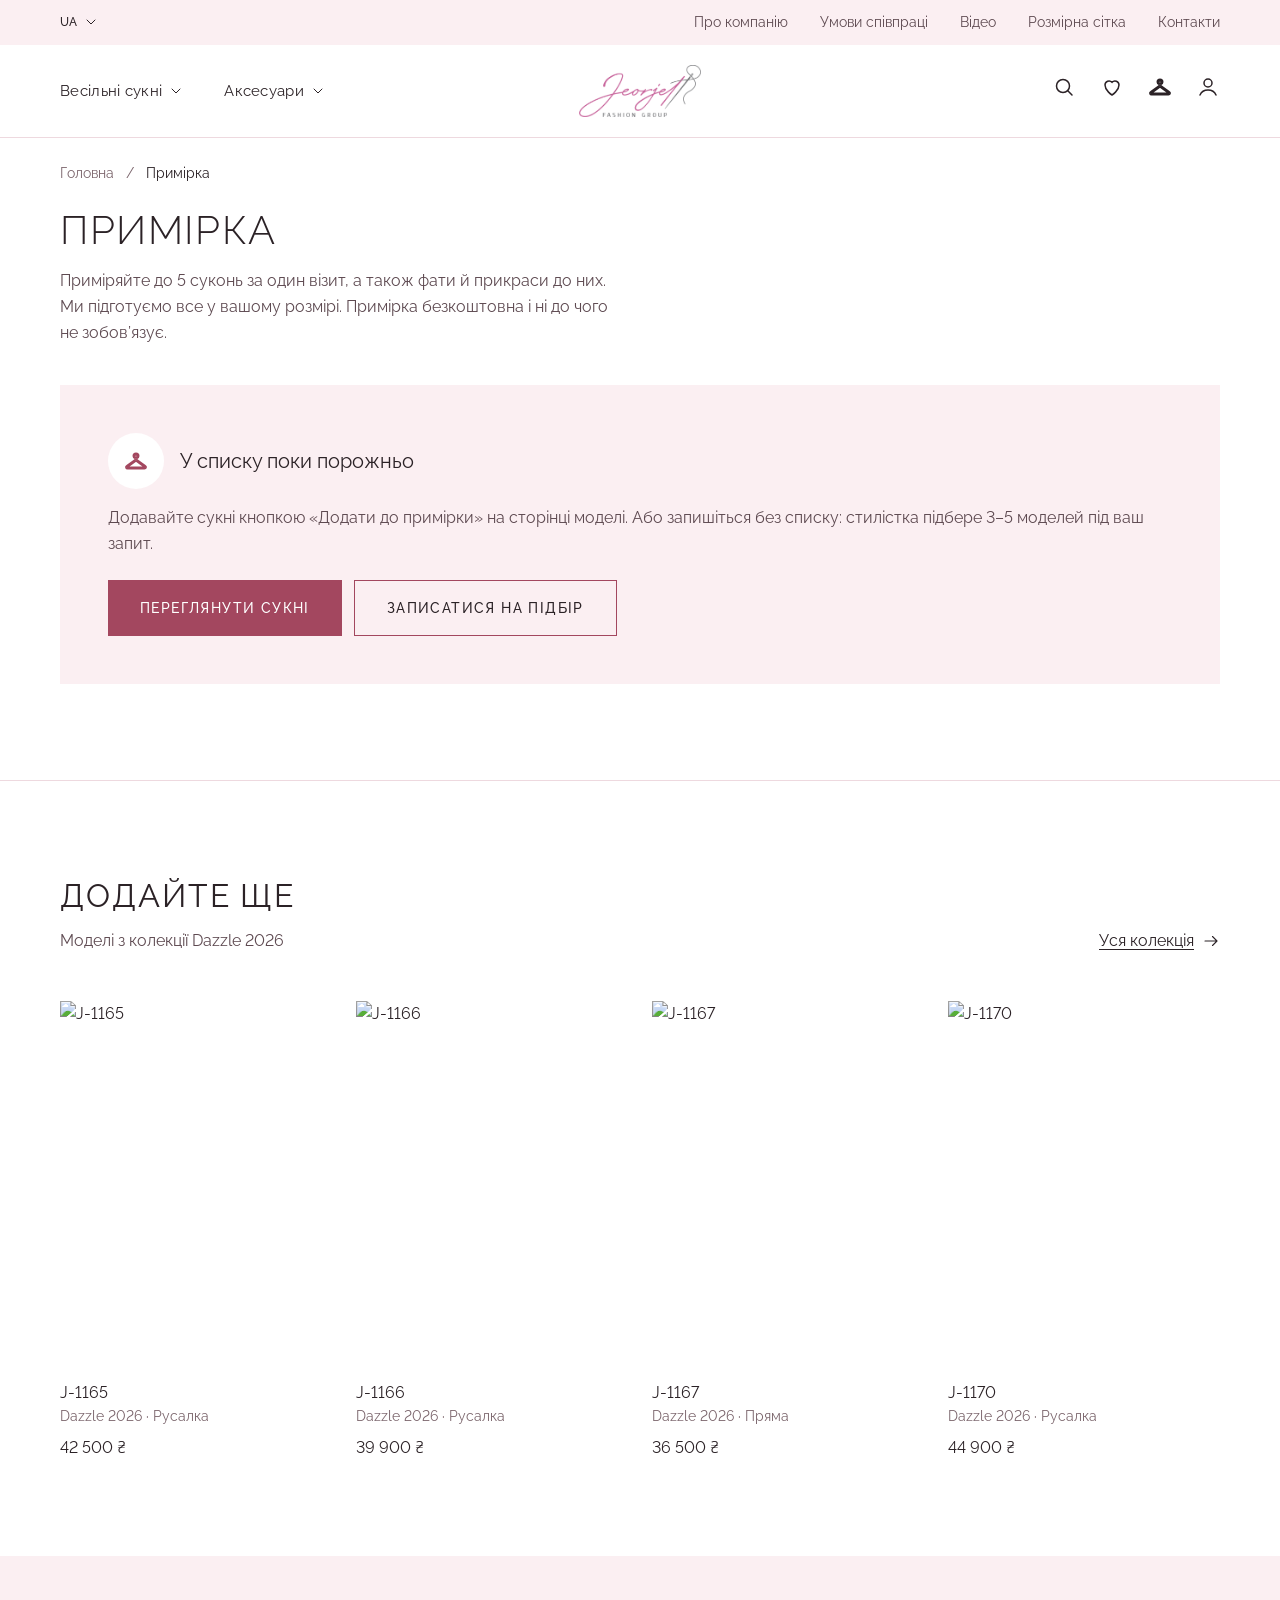
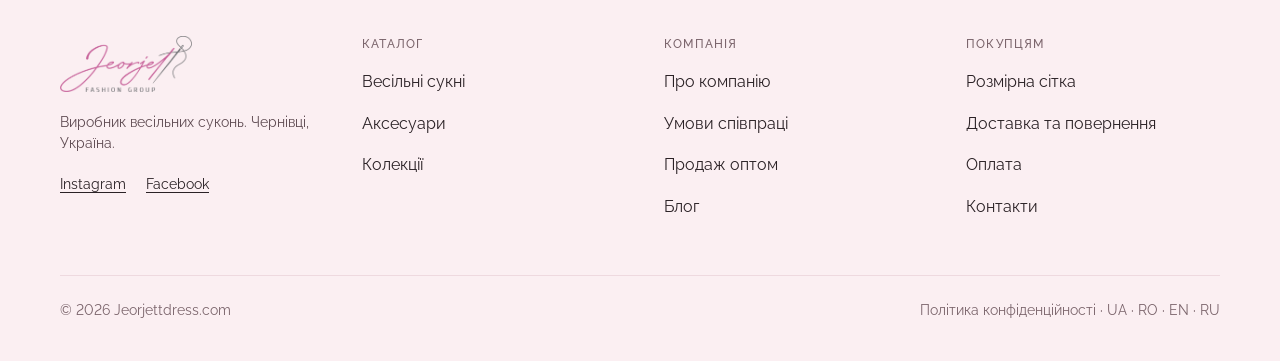
==== commit 64f5fe2f: "Sync Figma edits: icon+title rows in success/empty states, new hanger icon; fix stylist avatar, fina" ====
--- a/fitting.html
+++ b/fitting.html
@@ -34,7 +34,7 @@
   <symbol id="i-check" viewBox="0 0 24 24"><path d="M5 12.5l4.5 4.5L19 7"/></symbol>
   <symbol id="i-close" viewBox="0 0 24 24"><path d="M6 6l12 12M18 6L6 18"/></symbol>
   <symbol id="i-ext" viewBox="0 0 24 24"><path d="M14 4h6v6M20 4l-9 9M18 14v6H4V6h6"/></symbol>
-  <symbol id="i-hanger" viewBox="0 0 24 24"><path d="M12 7a2 2 0 1 1 2-2c0 1.2-2 1.5-2 3v1L3 15.5c-.8.6-.4 1.5.5 1.5h17c.9 0 1.3-.9.5-1.5L12 9"/></symbol>
+  <symbol id="i-hanger" viewBox="0 0 24 24"><path class="f" d="M12 4.25C13.5186 4.25017 14.75 5.48132 14.75 7C14.75 8.2583 13.9036 9.31568 12.75 9.64258V10.6152L21.4395 16.8916L21.4502 16.9004C22.0514 17.3516 22.3453 18.0569 22.0898 18.7383C21.8462 19.388 21.1968 19.7499 20.5 19.75H3.5C2.80309 19.75 2.15385 19.388 1.91016 18.7383C1.65464 18.0568 1.94838 17.3516 2.5498 16.9004L2.56055 16.8916L11.25 10.6152V9.64355C10.096 9.31694 9.25 8.25861 9.25 7C9.25 5.48122 10.4812 4.25 12 4.25ZM3.43945 18.1084C3.38062 18.1541 3.35056 18.1921 3.33496 18.2158C3.36129 18.2294 3.41311 18.25 3.5 18.25H20.5C20.5861 18.2499 20.6376 18.2294 20.6641 18.2158C20.6484 18.1921 20.619 18.1538 20.5605 18.1084L12 11.9258L3.43945 18.1084ZM12 5.75C11.3096 5.75 10.75 6.30964 10.75 7C10.75 7.69036 11.3096 8.25 12 8.25C12.6902 8.24983 13.25 7.69025 13.25 7C13.25 6.30975 12.6902 5.75017 12 5.75Z"/></symbol>
   <symbol id="i-down" viewBox="0 0 24 24"><path d="M6 9l6 6 6-6"/></symbol>
   <symbol id="i-star" viewBox="0 0 24 24"><path d="M12 3.5l2.6 5.3 5.9.9-4.25 4.1 1 5.8L12 16.9l-5.25 2.7 1-5.8L3.5 9.7l5.9-.9z"/></symbol>
 </svg>
@@ -69,7 +69,7 @@
       <p class="caps muted" id="flCount"></p>
     </div>
 
-    <div class="fl-empty" id="flDone" hidden role="status"><span class="okic"><svg class="ic"><use href="#i-check"/></svg></span><h3>Заявку на примірку прийнято</h3><p class="sec">Менеджер зателефонує протягом 15 хвилин, щоб підтвердити запис.</p></div>
+    <div class="fl-empty" id="flDone" hidden role="status"><div class="ok-row"><span class="okic"><svg class="ic"><use href="#i-check"/></svg></span><h3>Заявку на примірку прийнято</h3></div><p class="sec">Менеджер зателефонує протягом 15 хвилин, щоб підтвердити запис.</p></div>
 
     <div class="fl-grid" id="flGrid">
       <div class="fl-list" id="flList"></div>
@@ -90,8 +90,7 @@
     </div>
 
     <div class="fl-empty" id="flEmpty" hidden>
-      <span class="okic"><svg class="ic"><use href="#i-hanger"/></svg></span>
-      <h3>У списку поки порожньо</h3>
+      <div class="ok-row"><span class="okic"><svg class="ic"><use href="#i-hanger"/></svg></span><h3>У списку поки порожньо</h3></div>
       <p class="sec">Додавайте сукні кнопкою «Додати до примірки» на сторінці моделі. Або запишіться без списку: стилістка підбере 3–5 моделей під ваш запит.</p>
       <div class="acts"><a class="btn btn-primary" href="index.html">Переглянути сукні</a><button class="btn btn-secondary" data-book>Записатися на підбір</button></div>
     </div>
@@ -158,8 +157,7 @@
     </div>
     <div class="step" data-step="4" hidden>
       <div class="done">
-        <span class="okic"><svg class="ic"><use href="#i-check"/></svg></span>
-        <h3>Заявку на примірку прийнято</h3>
+        <div class="ok-row"><span class="okic"><svg class="ic"><use href="#i-check"/></svg></span><h3>Заявку на примірку прийнято</h3></div>
         <p class="sec">Менеджер зв’яжеться з вами протягом 15 хвилин, щоб уточнити деталі та підтвердити запис.</p>
         <div class="sum" id="dSum2"></div>
       </div>
--- a/assets/site.css
+++ b/assets/site.css
@@ -264,7 +264,7 @@
 .fav:active,.favmain:active{transform:scale(.92)}
 .fav.on svg,.favmain.on svg{fill:var(--strong);stroke:var(--strong)}
 .favhead{position:relative}
-.cnt{position:absolute;top:-6px;right:-8px;min-width:18px;height:18px;padding:0 5px;border-radius:9px;background:var(--strong);color:#fff;font-size:11px;line-height:18px;text-align:center}
+.cnt{position:absolute;top:-6px;right:-8px;min-width:18px;height:18px;padding:0 4px;border-radius:9px;background:var(--strong);color:#fff;font-size:11px;line-height:18px;text-align:center}
 .toast{position:fixed;left:50%;bottom:32px;transform:translate(-50%,20px);background:var(--text);color:#fff;padding:12px 20px;font-size:14px;opacity:0;pointer-events:none;transition:.25s;z-index:60}
 .toast.on{opacity:1;transform:translate(-50%,0)}
 @media (max-width:1100px){.toast{bottom:110px}}
@@ -405,7 +405,11 @@
 .infit .ic{width:18px;height:18px;color:var(--success)}
 .infit button{margin-left:auto;font-size:14px;color:var(--muted)}
 .toast{display:flex;align-items:center;gap:16px}
-.toast a{color:#fff;text-decoration:underline;text-underline-offset:3px;font-weight:500;white-space:nowrap}
+.toast{padding:8px 8px 8px 20px}
+.toast:not(.link){padding:12px 20px}
+.toast a{display:inline-flex;align-items:center;gap:6px;height:32px;padding:0 12px 0 16px;background:#fff;color:var(--text);font-size:12px;font-weight:500;letter-spacing:.1em;text-transform:uppercase;white-space:nowrap;transition:background-color .15s ease-out}
+.toast a .ic{width:16px;height:16px}
+@media (hover:hover){.toast a:hover{background:var(--bg-alt)}}
 .toast.on.link{pointer-events:auto}
 .fl{padding-bottom:96px}
 .fl-head{display:flex;justify-content:space-between;align-items:flex-end;gap:32px;margin-bottom:40px}
@@ -419,7 +423,7 @@
 .fl-price{margin-top:8px}
 .fl-opts{display:flex;gap:16px;margin-top:auto;padding-top:16px;flex-wrap:wrap}
 .fl-opts label{display:flex;flex-direction:column;gap:6px}
-.fl-opts select{height:44px;min-width:160px;border:1px solid var(--border);background:#fff url("data:image/svg+xml,%3Csvg xmlns='http://www.w3.org/2000/svg' viewBox='0 0 24 24' fill='none' stroke='%232B2226' stroke-width='1.5'%3E%3Cpath d='M6 9l6 6 6-6'/%3E%3C/svg%3E") no-repeat right 12px center/16px;padding:0 40px 0 14px;font:inherit;font-size:15px;color:var(--text);appearance:none;cursor:pointer}
+.fl-opts select{height:44px;min-width:160px;border:1px solid var(--border);background:#fff url("data:image/svg+xml,%3Csvg xmlns='http://www.w3.org/2000/svg' viewBox='0 0 24 24' fill='none' stroke='%232B2226' stroke-width='1.5'%3E%3Cpath d='M6 9l6 6 6-6'/%3E%3C/svg%3E") no-repeat right 12px center/16px;padding:0 40px 0 16px;font:inherit;font-size:15px;color:var(--text);appearance:none;cursor:pointer}
 .fl-opts select:focus-visible{outline:1.5px solid var(--strong);outline-offset:-1px}
 .fl-rm{display:flex;align-items:center;gap:6px;font-size:14px;color:var(--muted);align-self:start;padding:4px 0}
 .fl-rm .ic{width:18px;height:18px}
@@ -472,5 +476,24 @@
 .cards.rel .card{scroll-snap-align:start}
 @media (max-width:1100px){.navs .arrows{display:none}}
 .fl-empty .okic{background:#fff}
-.req{color:var(--strong);margin-left:2px}
+.req{color:var(--strong);margin-left:4px;font-size:24px;line-height:0;font-weight:500;letter-spacing:0;vertical-align:-4px}
 .cfields>.req-note,.dform>.req-note{font-size:14px;color:var(--muted)}
+/* icons drawn as filled shapes (exported from Figma) */
+.ic .f,.ic.f-only{fill:currentColor;stroke:none}
+/* success / empty states: icon next to the title, as in Figma */
+.ok-row{display:flex;align-items:center;gap:16px}
+.form.lead .stylist img{flex:none;border-radius:50%;object-fit:cover}
+.final img{object-position:50% 16%}
+@media (max-width:1100px){
+  .final img{object-position:50% 21%}
+  .fl-empty .ok-row{gap:8px}
+  .fl-empty .okic{width:40px;height:40px}
+  .drawer .done .ok-row{flex-direction:column;align-items:flex-start;gap:16px}
+}
+@media (max-width:1100px){
+  /* swipeable rows run to the screen edge instead of being cut by the page padding */
+  .details-img,.ugc,.cards{margin-right:calc(-1 * var(--pad));padding-right:var(--pad);scroll-padding-left:0;-webkit-overflow-scrolling:touch;scrollbar-width:none;overscroll-behavior-x:contain}
+  .details-img::-webkit-scrollbar,.ugc::-webkit-scrollbar,.cards::-webkit-scrollbar{display:none}
+  .details-img figure,.ugc figure{scroll-snap-align:start}
+  .details-img figure{flex:0 0 150px}
+}
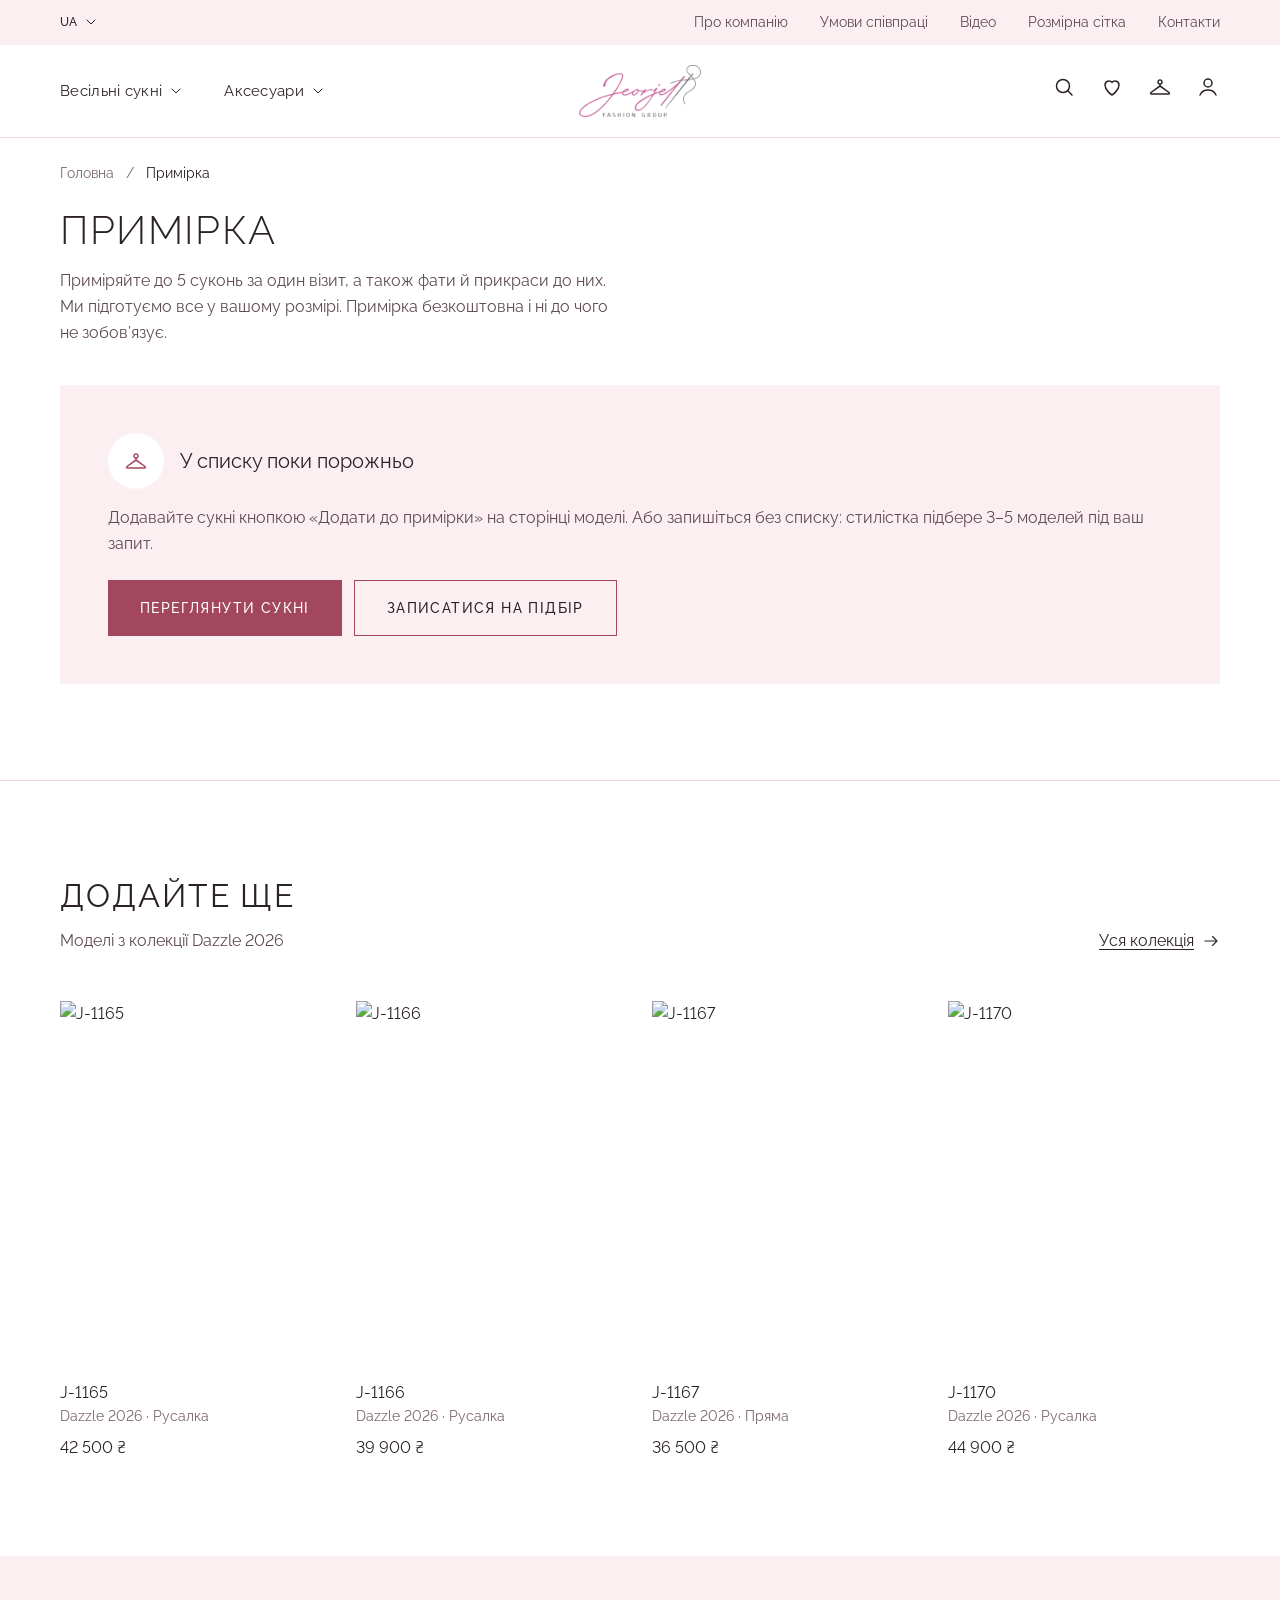
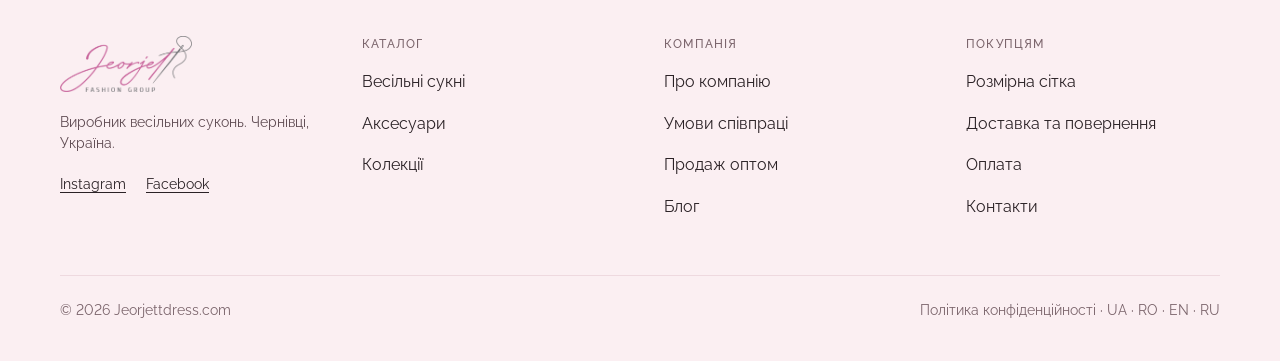
==== commit 151fa426: "Hanger icon: filled path without inherited stroke Co-Authored-By: Claude Opus 5.5 <noreply@anthropic" ====
--- a/fitting.html
+++ b/fitting.html
@@ -34,7 +34,7 @@
   <symbol id="i-check" viewBox="0 0 24 24"><path d="M5 12.5l4.5 4.5L19 7"/></symbol>
   <symbol id="i-close" viewBox="0 0 24 24"><path d="M6 6l12 12M18 6L6 18"/></symbol>
   <symbol id="i-ext" viewBox="0 0 24 24"><path d="M14 4h6v6M20 4l-9 9M18 14v6H4V6h6"/></symbol>
-  <symbol id="i-hanger" viewBox="0 0 24 24"><path class="f" d="M12 4.25C13.5186 4.25017 14.75 5.48132 14.75 7C14.75 8.2583 13.9036 9.31568 12.75 9.64258V10.6152L21.4395 16.8916L21.4502 16.9004C22.0514 17.3516 22.3453 18.0569 22.0898 18.7383C21.8462 19.388 21.1968 19.7499 20.5 19.75H3.5C2.80309 19.75 2.15385 19.388 1.91016 18.7383C1.65464 18.0568 1.94838 17.3516 2.5498 16.9004L2.56055 16.8916L11.25 10.6152V9.64355C10.096 9.31694 9.25 8.25861 9.25 7C9.25 5.48122 10.4812 4.25 12 4.25ZM3.43945 18.1084C3.38062 18.1541 3.35056 18.1921 3.33496 18.2158C3.36129 18.2294 3.41311 18.25 3.5 18.25H20.5C20.5861 18.2499 20.6376 18.2294 20.6641 18.2158C20.6484 18.1921 20.619 18.1538 20.5605 18.1084L12 11.9258L3.43945 18.1084ZM12 5.75C11.3096 5.75 10.75 6.30964 10.75 7C10.75 7.69036 11.3096 8.25 12 8.25C12.6902 8.24983 13.25 7.69025 13.25 7C13.25 6.30975 12.6902 5.75017 12 5.75Z"/></symbol>
+  <symbol id="i-hanger" viewBox="0 0 24 24"><path fill="currentColor" stroke="none" d="M12 4.25C13.5186 4.25017 14.75 5.48132 14.75 7C14.75 8.2583 13.9036 9.31568 12.75 9.64258V10.6152L21.4395 16.8916L21.4502 16.9004C22.0514 17.3516 22.3453 18.0569 22.0898 18.7383C21.8462 19.388 21.1968 19.7499 20.5 19.75H3.5C2.80309 19.75 2.15385 19.388 1.91016 18.7383C1.65464 18.0568 1.94838 17.3516 2.5498 16.9004L2.56055 16.8916L11.25 10.6152V9.64355C10.096 9.31694 9.25 8.25861 9.25 7C9.25 5.48122 10.4812 4.25 12 4.25ZM3.43945 18.1084C3.38062 18.1541 3.35056 18.1921 3.33496 18.2158C3.36129 18.2294 3.41311 18.25 3.5 18.25H20.5C20.5861 18.2499 20.6376 18.2294 20.6641 18.2158C20.6484 18.1921 20.619 18.1538 20.5605 18.1084L12 11.9258L3.43945 18.1084ZM12 5.75C11.3096 5.75 10.75 6.30964 10.75 7C10.75 7.69036 11.3096 8.25 12 8.25C12.6902 8.24983 13.25 7.69025 13.25 7C13.25 6.30975 12.6902 5.75017 12 5.75Z"/></symbol>
   <symbol id="i-down" viewBox="0 0 24 24"><path d="M6 9l6 6 6-6"/></symbol>
   <symbol id="i-star" viewBox="0 0 24 24"><path d="M12 3.5l2.6 5.3 5.9.9-4.25 4.1 1 5.8L12 16.9l-5.25 2.7 1-5.8L3.5 9.7l5.9-.9z"/></symbol>
 </svg>
--- a/assets/site.css
+++ b/assets/site.css
@@ -161,7 +161,7 @@
 .tabs button{text-transform:uppercase;letter-spacing:.06em;font-size:20px;color:var(--muted);padding-bottom:12px;border-bottom:2px solid transparent}
 .tabs button.on{font-size:32px;color:var(--text);border-color:var(--strong);padding-bottom:12px;line-height:1.2}
 .navs{display:flex;align-items:center;gap:12px}
-.final{display:grid;grid-template-columns:1fr 1fr;background:var(--bg-inverse);color:#fff}
+.final{display:grid;grid-template-columns:42.5% 1fr;background:var(--bg-inverse);color:#fff}
 .final img{width:100%;height:600px;object-fit:cover}
 .final .txt{padding:0 120px 0 96px;display:flex;flex-direction:column;justify-content:center;gap:24px}
 .final .txt p{opacity:.85;font-size:18px}
@@ -416,15 +416,27 @@
 .fl-head p{margin-top:16px;max-width:560px}
 .fl-grid{display:grid;grid-template-columns:1fr 400px;gap:64px;align-items:start}
 .fl-list{display:flex;flex-direction:column;border-top:1px solid var(--border)}
-.fl-item{display:grid;grid-template-columns:120px 1fr auto;gap:24px;padding:24px 0;border-bottom:1px solid var(--border)}
+.fl-item{display:grid;grid-template-columns:120px 1fr auto;grid-template-rows:auto 1fr;column-gap:24px;padding:24px 0;border-bottom:1px solid var(--border)}
+.fl-item>a{grid-row:1/3}
+.fl-item .fl-opts{grid-column:2;grid-row:2;align-self:end}
 .fl-item img{width:120px;height:180px;object-fit:cover;background:var(--bg-alt)}
 .fl-info{display:flex;flex-direction:column;gap:4px;min-width:0}
 .fl-info h3 a:hover{color:var(--strong)}
 .fl-price{margin-top:8px}
-.fl-opts{display:flex;gap:16px;margin-top:auto;padding-top:16px;flex-wrap:wrap}
-.fl-opts label{display:flex;flex-direction:column;gap:6px}
-.fl-opts select{height:44px;min-width:160px;border:1px solid var(--border);background:#fff url("data:image/svg+xml,%3Csvg xmlns='http://www.w3.org/2000/svg' viewBox='0 0 24 24' fill='none' stroke='%232B2226' stroke-width='1.5'%3E%3Cpath d='M6 9l6 6 6-6'/%3E%3C/svg%3E") no-repeat right 12px center/16px;padding:0 40px 0 16px;font:inherit;font-size:15px;color:var(--text);appearance:none;cursor:pointer}
-.fl-opts select:focus-visible{outline:1.5px solid var(--strong);outline-offset:-1px}
+.fl-opts{display:flex;gap:16px;padding-top:16px;flex-wrap:wrap}
+.fl-opts .cs{display:flex;flex-direction:column;gap:6px;position:relative}
+.cs-t{height:44px;min-width:160px;display:flex;align-items:center;justify-content:space-between;gap:8px;border:1px solid var(--border);background:#fff;padding:0 12px 0 16px;font-size:15px;color:var(--text);text-align:left;transition:border-color .15s ease-out}
+.cs-t .chev{width:16px;height:16px;transition:transform .2s}
+.cs.open .cs-t{border-color:var(--strong)}
+.cs.open .cs-t .chev{transform:rotate(180deg)}
+.cs-m{list-style:none;position:absolute;top:calc(100% + 4px);left:0;min-width:100%;max-height:296px;overflow-y:auto;background:#fff;border:1px solid var(--border);box-shadow:var(--shadow-pop);padding:8px 0;z-index:30;opacity:0;visibility:hidden;transform:translateY(-4px);transition:.18s}
+.cs-m:focus{outline:none}
+.cs.open .cs-m{opacity:1;visibility:visible;transform:none}
+.cs-m li{padding:12px 16px;font-size:15px;color:var(--text);cursor:pointer;white-space:nowrap}
+.cs-m li[aria-selected="true"]{color:var(--strong);font-weight:500}
+.cs-m li.act{background:var(--bg-alt)}
+.cs-m li[aria-disabled="true"]{color:#CBB7BD;cursor:not-allowed;background:none}
+@media (hover:hover){.cs-t:hover{border-color:var(--muted)}.cs.open .cs-t:hover{border-color:var(--strong)}}
 .fl-rm{display:flex;align-items:center;gap:6px;font-size:14px;color:var(--muted);align-self:start;padding:4px 0}
 .fl-rm .ic{width:18px;height:18px}
 .fl-sum{position:sticky;top:125px;background:var(--bg-alt);padding:32px;display:flex;flex-direction:column;gap:20px}
@@ -449,13 +461,14 @@
   .fl{padding-bottom:48px}
   .fl-head{flex-direction:column;align-items:flex-start;gap:12px;margin:8px 0 24px}
   .fl-grid{grid-template-columns:1fr;gap:32px}
-  .fl-item{grid-template-columns:96px 1fr;gap:16px;position:relative;padding:20px 0}
+  .fl-item{grid-template-columns:96px 1fr;column-gap:16px;row-gap:0;position:relative;padding:20px 0}
   .fl-item img{width:96px;height:144px}
   .fl-info h3{font-size:18px;padding-right:32px}
   .fl-rm{position:absolute;top:16px;right:-8px;padding:8px}
   .fl-rm span{display:none}
-  .fl-opts{grid-column:1/-1;padding-top:4px;display:grid;grid-template-columns:1fr 1fr;gap:12px}
-  .fl-opts select{min-width:0;width:100%}
+  .fl-item>a{grid-row:1}
+  .fl-item .fl-opts{grid-column:1/-1;grid-row:2;padding-top:12px;display:grid;grid-template-columns:1fr 1fr;gap:12px}
+  .fl-opts .cs-t{min-width:0;width:100%}
   .fl-sum{position:static;padding:24px 20px}
   .fl-empty{padding:32px 20px}
   .fl-empty .acts{flex-direction:column;align-self:stretch}
@@ -497,3 +510,12 @@
   .details-img figure,.ugc figure{scroll-snap-align:start}
   .details-img figure{flex:0 0 150px}
 }
+@media (max-width:1100px){
+  /* compact card: actions 8px from the photo edge, stacked with 8px gap (Figma: Product card / Compact) */
+  .card .fav{top:8px;right:8px}
+  .card .fitb{top:52px;right:8px}
+}
+.fl-opts .cs:last-child:not(:first-child) .cs-m{left:auto;right:0}
+.cs.up .cs-m{top:auto;bottom:48px;transform:translateY(4px)}
+.cs.up.open .cs-m{transform:none}
+@media (max-width:1100px){.fl-item .fl-opts .cs:only-child{grid-column:1/-1}}
